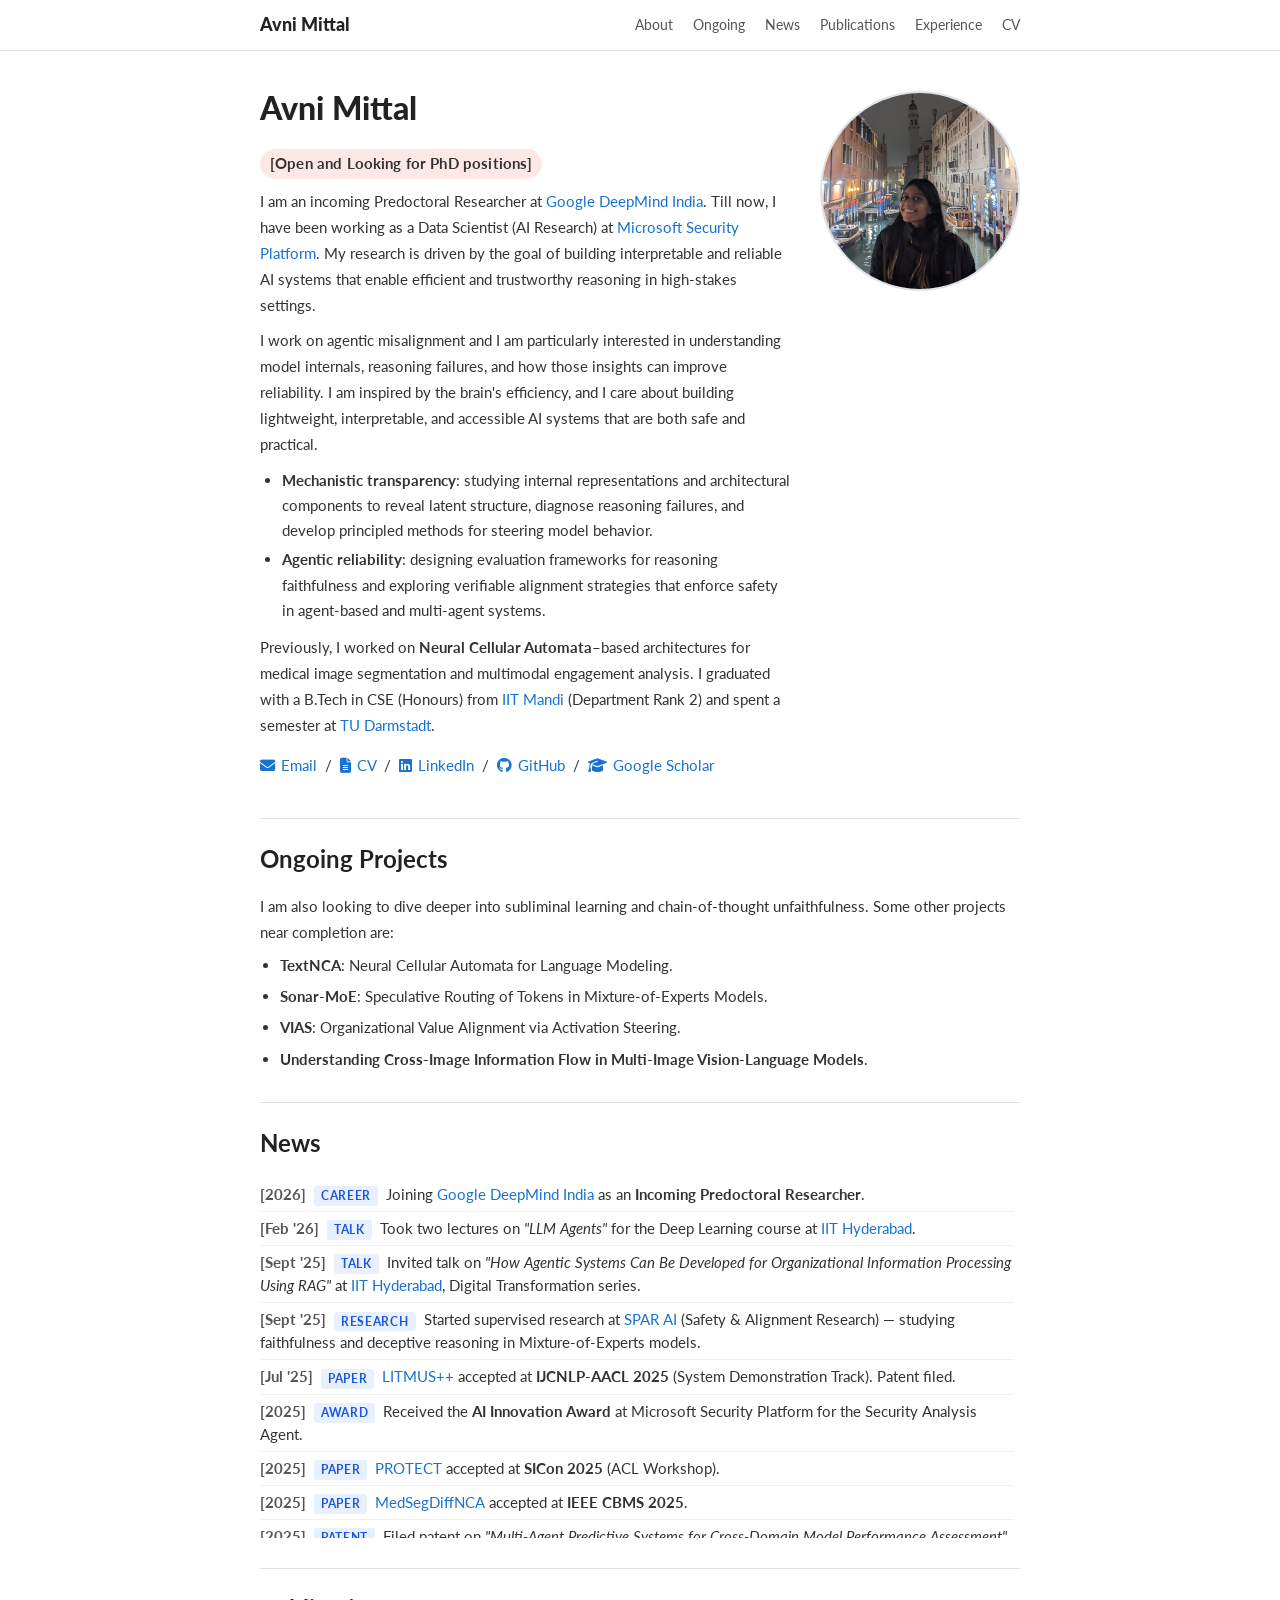
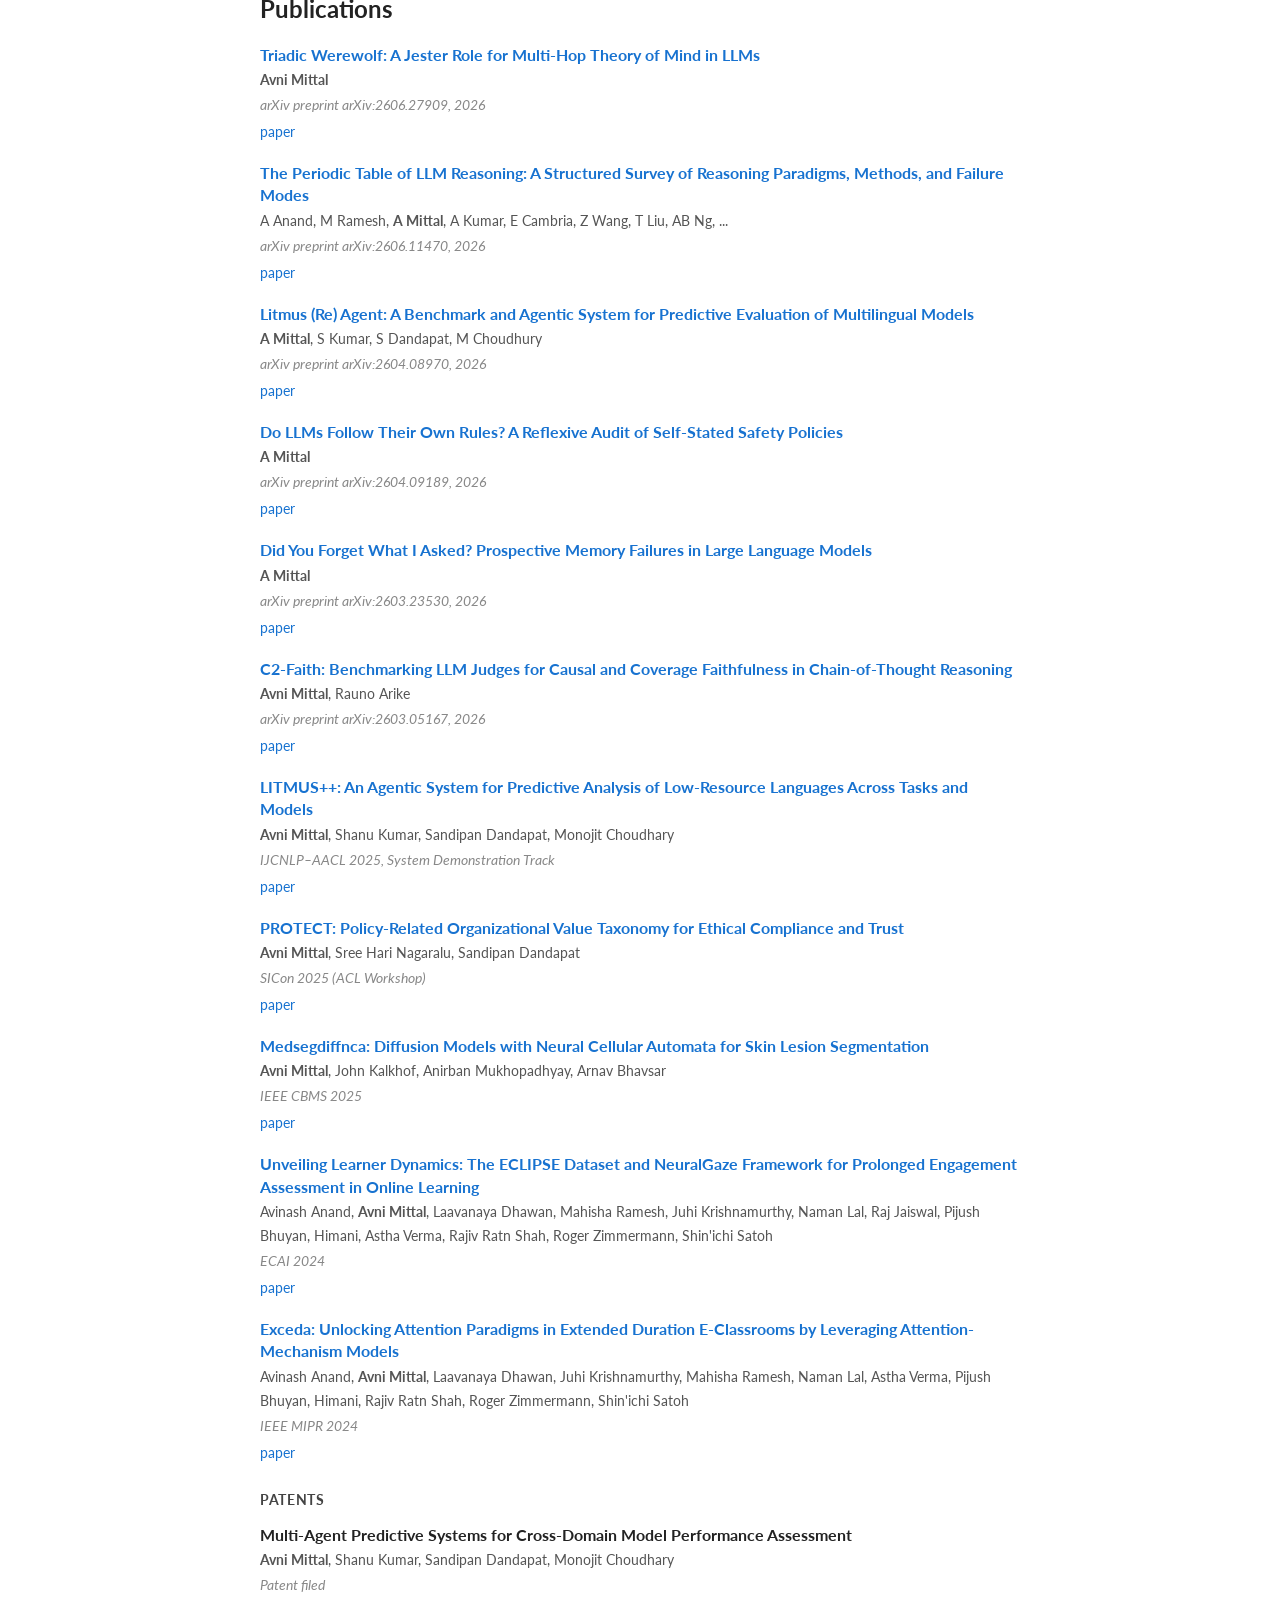
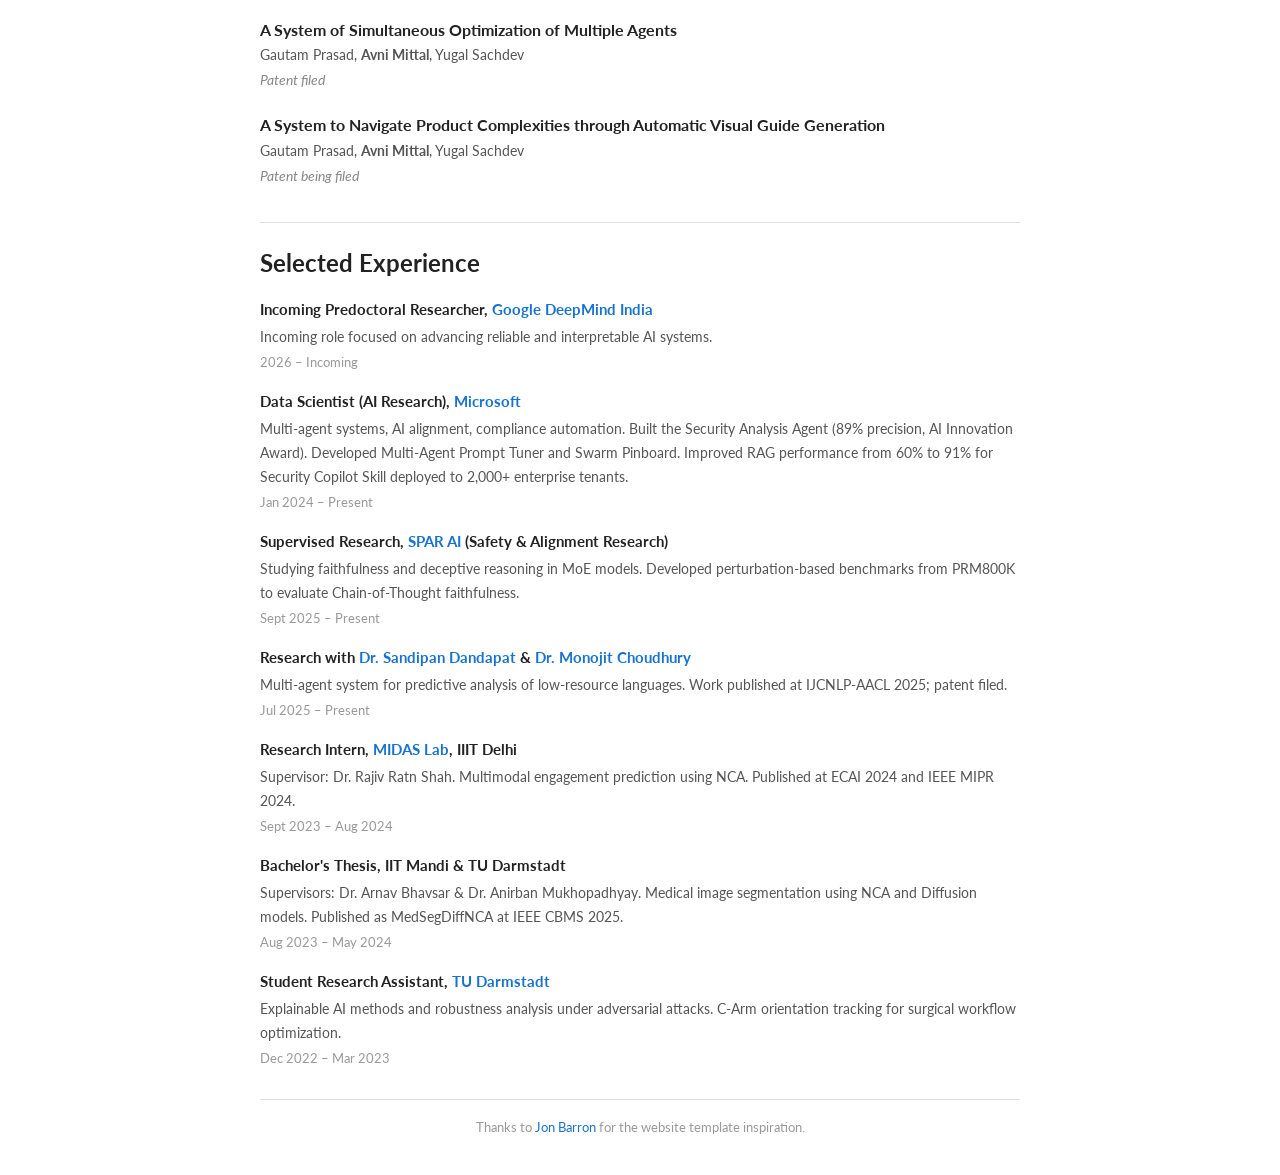
==== index.html @ 099e500f "feat(site): add Triadic Werewolf preprint Build-log: #8" ====
<!DOCTYPE html>
<html lang="en">
<head>
    <meta charset="UTF-8">
    <meta name="viewport" content="width=device-width, initial-scale=1.0">
    <title>Avni Mittal</title>
    <link rel="stylesheet" href="style.css">
    <link href="https://fonts.googleapis.com/css2?family=Lato:wght@300;400;700;900&display=swap" rel="stylesheet">
    <link rel="stylesheet" href="https://cdnjs.cloudflare.com/ajax/libs/font-awesome/6.5.0/css/all.min.css">
</head>
<body>

<nav class="navbar">
    <div class="nav-container">
        <a class="nav-brand" href="#">Avni Mittal</a>
        <div class="nav-links">
            <a href="#about">About</a>
            <a href="#ongoing">Ongoing</a>
            <a href="#news">News</a>
            <a href="#publications">Publications</a>
            <a href="#experience">Experience</a>
            <a href="Avni_CV_PhD_curr.pdf">CV</a>
        </div>
    </div>
</nav>

<div class="page-wrapper">
    <!-- ===== Header / Bio ===== -->
    <div id="about" class="header-section">
        <div class="header-text">
            <h1>Avni Mittal</h1>
            <p class="status-note">[Open and Looking for PhD positions]</p>

            <p>
                I am an incoming Predoctoral Researcher at <a href="https://deepmind.google/">Google DeepMind India</a>. Till now, I have been working as a Data Scientist (AI Research) at <a href="https://www.microsoft.com/en-us/security">Microsoft Security Platform</a>.
                My research is driven by the goal of building interpretable and reliable AI systems that enable efficient and trustworthy reasoning in high-stakes settings.
            </p>

            <p>
                I work on agentic misalignment and I am particularly interested in understanding model internals, reasoning failures, and how those insights can improve reliability. I am inspired by the brain's efficiency, and I care about building lightweight, interpretable, and accessible AI systems that are both safe and practical.
            </p>
            <ul>
                <li><strong>Mechanistic transparency</strong>: studying internal representations and architectural components to reveal latent structure, diagnose reasoning failures, and develop principled methods for steering model behavior.</li>
                <li><strong>Agentic reliability</strong>: designing evaluation frameworks for reasoning faithfulness and exploring verifiable alignment strategies that enforce safety in agent-based and multi-agent systems.</li>
            </ul>

            <p>
                Previously, I worked on <strong>Neural Cellular Automata</strong>–based architectures for medical image segmentation and multimodal engagement analysis. I graduated with a B.Tech in CSE (Honours) from <a href="https://www.iitmandi.ac.in/">IIT Mandi</a> (Department Rank 2) and spent a semester at <a href="https://www.tu-darmstadt.de/">TU Darmstadt</a>.
            </p>

            <p class="links-row">
                <a href="mailto:avni.mittal2002@gmail.com" target="_blank"><i class="fas fa-envelope"></i> Email</a> &nbsp;/&nbsp;
                <a href="Avni_CV_PhD_curr.pdf" target="_blank"><i class="fas fa-file-alt"></i> CV</a> &nbsp;/&nbsp;
                <a href="https://www.linkedin.com/in/avni-mittal-5a0b3b198/" target="_blank"><i class="fab fa-linkedin"></i> LinkedIn</a> &nbsp;/&nbsp;
                <a href="https://github.com/AvniMittal13" target="_blank"><i class="fab fa-github"></i> GitHub</a> &nbsp;/&nbsp;
                <a href="https://scholar.google.com/citations?user=itURCtMAAAAJ&hl=en" target="_blank"><i class="fas fa-graduation-cap"></i> Google Scholar</a>
            </p>
        </div>
        <div class="header-image">
            <img src="cropped-picc.jpeg" alt="Avni Mittal">
        </div>
    </div>

    <!-- ===== Ongoing Projects ===== -->
    <div id="ongoing" class="section-block">
        <h2>Ongoing Projects</h2>
        <p class="ongoing-intro">I am also looking to dive deeper into subliminal learning and chain-of-thought unfaithfulness. Some other projects near completion are:</p>
        <ul class="ongoing-list">
            <li><strong>TextNCA</strong>: Neural Cellular Automata for Language Modeling.</li>
            <li><strong>Sonar-MoE</strong>: Speculative Routing of Tokens in Mixture-of-Experts Models.</li>
            <li><strong>VIAS</strong>: Organizational Value Alignment via Activation Steering.</li>
            <li><strong>Understanding Cross-Image Information Flow in Multi-Image Vision-Language Models</strong>.</li>
        </ul>
    </div>

    <!-- ===== News ===== -->
    <div id="news" class="section-block">
        <h2>News</h2>
        <ul class="news-list">
            <li><span class="news-date">[2026]</span> <span class="news-tag">Career</span> Joining <a href="https://deepmind.google/">Google DeepMind India</a> as an <strong>Incoming Predoctoral Researcher</strong>.</li>
            <li><span class="news-date">[Feb '26]</span> <span class="news-tag">Talk</span> Took two lectures on <em>"LLM Agents"</em> for the Deep Learning course at <a href="https://www.iith.ac.in/">IIT Hyderabad</a>.</li>
            <li><span class="news-date">[Sept '25]</span> <span class="news-tag">Talk</span> Invited talk on <em>"How Agentic Systems Can Be Developed for Organizational Information Processing Using RAG"</em> at <a href="https://www.iith.ac.in/">IIT Hyderabad</a>, Digital Transformation series.</li>
            <li><span class="news-date">[Sept '25]</span> <span class="news-tag">Research</span> Started supervised research at <a href="https://www.sparai.org/">SPAR AI</a> (Safety &amp; Alignment Research) — studying faithfulness and deceptive reasoning in Mixture-of-Experts models.</li>
            <li><span class="news-date">[Jul '25]</span> <span class="news-tag">Paper</span> <a href="https://aclanthology.org/2025.ijcnlp-demo.6/">LITMUS++</a> accepted at <strong>IJCNLP-AACL 2025</strong> (System Demonstration Track). Patent filed.</li>
            <li><span class="news-date">[2025]</span> <span class="news-tag">Award</span> Received the <strong>AI Innovation Award</strong> at Microsoft Security Platform for the Security Analysis Agent.</li>
            <li><span class="news-date">[2025]</span> <span class="news-tag">Paper</span> <a href="https://aclanthology.org/2025.sicon-1.5/">PROTECT</a> accepted at <strong>SICon 2025</strong> (ACL Workshop).</li>
            <li><span class="news-date">[2025]</span> <span class="news-tag">Paper</span> <a href="https://www.computer.org/csdl/proceedings-article/cbms/2025/261000a035/284Khy3rT3i">MedSegDiffNCA</a> accepted at <strong>IEEE CBMS 2025</strong>.</li>
            <li><span class="news-date">[2025]</span> <span class="news-tag">Patent</span> Filed patent on <em>"Multi-Agent Predictive Systems for Cross-Domain Model Performance Assessment"</em> with Dr. Sandipan Dandapat and Dr. Monojit Choudhury.</li>
            <li><span class="news-date">[2025]</span> <span class="news-tag">Patent</span> Filed patent on <em>"A System of Simultaneous Optimization of Multiple Agents"</em> (Multi-Agent Prompt Tuner).</li>
            <li><span class="news-date">[Feb '25]</span> <span class="news-tag">Teaching</span> Research group lead for <strong>CS672 Advanced Deep Learning</strong> at IIT Mandi, guiding UG students on GNNs and NCA.</li>
            <li><span class="news-date">[Jan '24]</span> <span class="news-tag">Industry</span> Joined <a href="https://www.microsoft.com/en-us/security">Microsoft</a> as Data Scientist (AI Research) working on multi-agent systems and AI alignment.</li>
            <li><span class="news-date">[Sep '24]</span> <span class="news-tag">Paper</span> <a href="https://ieeexplore.ieee.org/abstract/document/10707841">ECLIPSE</a> accepted at <strong>ECAI 2024</strong>.</li>
            <li><span class="news-date">[Sep '24]</span> <span class="news-tag">Paper</span> <a href="https://ebooks.iospress.nl/doi/10.3233/FAIA240551">Exceda</a> accepted at <strong>IEEE MIPR 2024</strong>.</li>
            <li><span class="news-date">[May '24]</span> Graduated from <strong>IIT Mandi</strong> with B.Tech CSE (Honours), CGPA 8.93/10, Department Rank 2.</li>
            <li><span class="news-date">[2024]</span> <span class="news-tag">Award</span> <strong>Academic Excellence Award (CSE)</strong>, IIT Mandi — Highest SGPA in 5th and 6th semesters.</li>
            <li><span class="news-date">[2023]</span> <span class="news-tag">Award</span> <strong>Top 5 Rank</strong> at Inter-IIT Tech Meet representing IIT Mandi.</li>
            <li><span class="news-date">[Oct '22]</span> Semester exchange at <a href="https://www.tu-darmstadt.de/">TU Darmstadt</a>, Germany — CGPA 9.36/10.</li>
        </ul>
    </div>

    <!-- ===== Publications ===== -->
    <div id="publications" class="section-block">
        <h2>Publications</h2>

        <div class="pub-entry">
            <div class="pub-content">
                <a class="pub-title" href="https://arxiv.org/abs/2606.27909">Triadic Werewolf: A Jester Role for Multi-Hop Theory of Mind in LLMs</a>
                <p class="pub-authors"><strong>Avni Mittal</strong></p>
                <p class="pub-venue">arXiv preprint arXiv:2606.27909, 2026</p>
                <p class="pub-links-row">
                    <a href="https://arxiv.org/abs/2606.27909">paper</a>
                </p>
            </div>
        </div>

        <div class="pub-entry">
            <div class="pub-content">
                <a class="pub-title" href="https://arxiv.org/abs/2606.11470">The Periodic Table of LLM Reasoning: A Structured Survey of Reasoning Paradigms, Methods, and Failure Modes</a>
                <p class="pub-authors">A Anand, M Ramesh, <strong>A Mittal</strong>, A Kumar, E Cambria, Z Wang, T Liu, AB Ng, ...</p>
                <p class="pub-venue">arXiv preprint arXiv:2606.11470, 2026</p>
                <p class="pub-links-row">
                    <a href="https://arxiv.org/abs/2606.11470">paper</a>
                </p>
            </div>
        </div>

        <div class="pub-entry">
            <div class="pub-content">
                <a class="pub-title" href="https://arxiv.org/abs/2604.08970">Litmus (Re) Agent: A Benchmark and Agentic System for Predictive Evaluation of Multilingual Models</a>
                <p class="pub-authors"><strong>A Mittal</strong>, S Kumar, S Dandapat, M Choudhury</p>
                <p class="pub-venue">arXiv preprint arXiv:2604.08970, 2026</p>
                <p class="pub-links-row">
                    <a href="https://arxiv.org/abs/2604.08970">paper</a>
                </p>
            </div>
        </div>

        <div class="pub-entry">
            <div class="pub-content">
                <a class="pub-title" href="https://arxiv.org/abs/2604.09189">Do LLMs Follow Their Own Rules? A Reflexive Audit of Self-Stated Safety Policies</a>
                <p class="pub-authors"><strong>A Mittal</strong></p>
                <p class="pub-venue">arXiv preprint arXiv:2604.09189, 2026</p>
                <p class="pub-links-row">
                    <a href="https://arxiv.org/abs/2604.09189">paper</a>
                </p>
            </div>
        </div>

        <div class="pub-entry">
            <div class="pub-content">
                <a class="pub-title" href="https://arxiv.org/abs/2603.23530">Did You Forget What I Asked? Prospective Memory Failures in Large Language Models</a>
                <p class="pub-authors"><strong>A Mittal</strong></p>
                <p class="pub-venue">arXiv preprint arXiv:2603.23530, 2026</p>
                <p class="pub-links-row">
                    <a href="https://arxiv.org/abs/2603.23530">paper</a>
                </p>
            </div>
        </div>

        <div class="pub-entry">
            <div class="pub-content">
                <a class="pub-title" href="https://arxiv.org/abs/2603.05167">C2-Faith: Benchmarking LLM Judges for Causal and Coverage Faithfulness in Chain-of-Thought Reasoning</a>
                <p class="pub-authors"><strong>Avni Mittal</strong>, Rauno Arike</p>
                <p class="pub-venue">arXiv preprint arXiv:2603.05167, 2026</p>
                <p class="pub-links-row">
                    <a href="https://arxiv.org/abs/2603.05167">paper</a>
                </p>
            </div>
        </div>

        <!-- C.1 -->
        <div class="pub-entry">
            <div class="pub-content">
                <a class="pub-title" href="https://aclanthology.org/2025.ijcnlp-demo.6/">LITMUS++: An Agentic System for Predictive Analysis of Low-Resource Languages Across Tasks and Models</a>
                <p class="pub-authors"><strong>Avni Mittal</strong>, Shanu Kumar, Sandipan Dandapat, Monojit Choudhary</p>
                <p class="pub-venue">IJCNLP–AACL 2025, System Demonstration Track</p>
                <p class="pub-links-row">
                    <a href="https://aclanthology.org/2025.ijcnlp-demo.6/">paper</a>
                </p>
            </div>
        </div>

        <!-- C.2 -->
        <div class="pub-entry">
            <div class="pub-content">
                <a class="pub-title" href="https://aclanthology.org/2025.sicon-1.5/">PROTECT: Policy-Related Organizational Value Taxonomy for Ethical Compliance and Trust</a>
                <p class="pub-authors"><strong>Avni Mittal</strong>, Sree Hari Nagaralu, Sandipan Dandapat</p>
                <p class="pub-venue">SICon 2025 (ACL Workshop)</p>
                <p class="pub-links-row">
                    <a href="https://aclanthology.org/2025.sicon-1.5/">paper</a>
                </p>
            </div>
        </div>

        <!-- C.3 -->
        <div class="pub-entry">
            <div class="pub-content">
                <a class="pub-title" href="https://www.computer.org/csdl/proceedings-article/cbms/2025/261000a035/284Khy3rT3i">Medsegdiffnca: Diffusion Models with Neural Cellular Automata for Skin Lesion Segmentation</a>
                <p class="pub-authors"><strong>Avni Mittal</strong>, John Kalkhof, Anirban Mukhopadhyay, Arnav Bhavsar</p>
                <p class="pub-venue">IEEE CBMS 2025</p>
                <p class="pub-links-row">
                    <a href="https://www.computer.org/csdl/proceedings-article/cbms/2025/261000a035/284Khy3rT3i">paper</a>
                </p>
            </div>
        </div>

        <!-- C.4 -->
        <div class="pub-entry">
            <div class="pub-content">
                <a class="pub-title" href="https://ieeexplore.ieee.org/abstract/document/10707841">Unveiling Learner Dynamics: The ECLIPSE Dataset and NeuralGaze Framework for Prolonged Engagement Assessment in Online Learning</a>
                <p class="pub-authors">Avinash Anand, <strong>Avni Mittal</strong>, Laavanaya Dhawan, Mahisha Ramesh, Juhi Krishnamurthy, Naman Lal, Raj Jaiswal, Pijush Bhuyan, Himani, Astha Verma, Rajiv Ratn Shah, Roger Zimmermann, Shin'ichi Satoh</p>
                <p class="pub-venue">ECAI 2024</p>
                <p class="pub-links-row">
                    <a href="https://ieeexplore.ieee.org/abstract/document/10707841">paper</a>
                </p>
            </div>
        </div>

        <!-- C.5 -->
        <div class="pub-entry">
            <div class="pub-content">
                <a class="pub-title" href="https://ebooks.iospress.nl/doi/10.3233/FAIA240551">Exceda: Unlocking Attention Paradigms in Extended Duration E-Classrooms by Leveraging Attention-Mechanism Models</a>
                <p class="pub-authors">Avinash Anand, <strong>Avni Mittal</strong>, Laavanaya Dhawan, Juhi Krishnamurthy, Mahisha Ramesh, Naman Lal, Astha Verma, Pijush Bhuyan, Himani, Rajiv Ratn Shah, Roger Zimmermann, Shin'ichi Satoh</p>
                <p class="pub-venue">IEEE MIPR 2024</p>
                <p class="pub-links-row">
                    <a href="https://ebooks.iospress.nl/doi/10.3233/FAIA240551">paper</a>
                </p>
            </div>
        </div>

        <h3 class="subsection-heading">Patents</h3>

        <div class="pub-entry">
            <div class="pub-content">
                <span class="pub-title-nolink">Multi-Agent Predictive Systems for Cross-Domain Model Performance Assessment</span>
                <p class="pub-authors"><strong>Avni Mittal</strong>, Shanu Kumar, Sandipan Dandapat, Monojit Choudhary</p>
                <p class="pub-venue">Patent filed</p>
            </div>
        </div>

        <div class="pub-entry">
            <div class="pub-content">
                <span class="pub-title-nolink">A System of Simultaneous Optimization of Multiple Agents</span>
                <p class="pub-authors">Gautam Prasad, <strong>Avni Mittal</strong>, Yugal Sachdev</p>
                <p class="pub-venue">Patent filed</p>
            </div>
        </div>

        <div class="pub-entry">
            <div class="pub-content">
                <span class="pub-title-nolink">A System to Navigate Product Complexities through Automatic Visual Guide Generation</span>
                <p class="pub-authors">Gautam Prasad, <strong>Avni Mittal</strong>, Yugal Sachdev</p>
                <p class="pub-venue">Patent being filed</p>
            </div>
        </div>
    </div>

    <!-- ===== Selected Experience ===== -->
    <div id="experience" class="section-block">
        <h2>Selected Experience</h2>

        <div class="exp-entry">
            <div class="exp-content">
                <p class="exp-title">Incoming Predoctoral Researcher, <a href="https://deepmind.google/">Google DeepMind India</a></p>
                <p class="exp-detail">Incoming role focused on advancing reliable and interpretable AI systems.</p>
                <p class="exp-date">2026 – Incoming</p>
            </div>
        </div>

        <div class="exp-entry">
            <div class="exp-content">
                <p class="exp-title">Data Scientist (AI Research), <a href="https://www.microsoft.com/en-us/security">Microsoft</a></p>
                <p class="exp-detail">Multi-agent systems, AI alignment, compliance automation. Built the Security Analysis Agent (89% precision, AI Innovation Award). Developed Multi-Agent Prompt Tuner and Swarm Pinboard. Improved RAG performance from 60% to 91% for Security Copilot Skill deployed to 2,000+ enterprise tenants.</p>
                <p class="exp-date">Jan 2024 – Present</p>
            </div>
        </div>

        <div class="exp-entry">
            <div class="exp-content">
                <p class="exp-title">Supervised Research, <a href="https://www.sparai.org/">SPAR AI</a> (Safety &amp; Alignment Research)</p>
                <p class="exp-detail">Studying faithfulness and deceptive reasoning in MoE models. Developed perturbation-based benchmarks from PRM800K to evaluate Chain-of-Thought faithfulness.</p>
                <p class="exp-date">Sept 2025 – Present</p>
            </div>
        </div>

        <div class="exp-entry">
            <div class="exp-content">
                <p class="exp-title">Research with <a href="https://scholar.google.com/citations?user=YMCYVksAAAAJ">Dr. Sandipan Dandapat</a> &amp; <a href="https://scholar.google.com/citations?user=WR1ImCMAAAAJ">Dr. Monojit Choudhury</a></p>
                <p class="exp-detail">Multi-agent system for predictive analysis of low-resource languages. Work published at IJCNLP-AACL 2025; patent filed.</p>
                <p class="exp-date">Jul 2025 – Present</p>
            </div>
        </div>

        <div class="exp-entry">
            <div class="exp-content">
                <p class="exp-title">Research Intern, <a href="https://midas.iiitd.ac.in/">MIDAS Lab</a>, IIIT Delhi</p>
                <p class="exp-detail">Supervisor: Dr. Rajiv Ratn Shah. Multimodal engagement prediction using NCA. Published at ECAI 2024 and IEEE MIPR 2024.</p>
                <p class="exp-date">Sept 2023 – Aug 2024</p>
            </div>
        </div>

        <div class="exp-entry">
            <div class="exp-content">
                <p class="exp-title">Bachelor's Thesis, IIT Mandi &amp; TU Darmstadt</p>
                <p class="exp-detail">Supervisors: Dr. Arnav Bhavsar &amp; Dr. Anirban Mukhopadhyay. Medical image segmentation using NCA and Diffusion models. Published as MedSegDiffNCA at IEEE CBMS 2025.</p>
                <p class="exp-date">Aug 2023 – May 2024</p>
            </div>
        </div>

        <div class="exp-entry">
            <div class="exp-content">
                <p class="exp-title">Student Research Assistant, <a href="https://www.informatik.tu-darmstadt.de/gris/startseite_1/index.en.jsp">TU Darmstadt</a></p>
                <p class="exp-detail">Explainable AI methods and robustness analysis under adversarial attacks. C-Arm orientation tracking for surgical workflow optimization.</p>
                <p class="exp-date">Dec 2022 – Mar 2023</p>
            </div>
        </div>
    </div>

    <!-- ===== Footer ===== -->
    <footer class="footer">
        <p>Thanks to <a href="https://jonbarron.info/">Jon Barron</a> for the website template inspiration.</p>
    </footer>
</div>

</body>
</html>
---- style.css ----
/* ===========
   Base + Reset
   =========== */

*,
*::before,
*::after {
    box-sizing: border-box;
    margin: 0;
    padding: 0;
}

html {
    scroll-behavior: smooth;
}

body {
    font-family: "Lato", system-ui, -apple-system, sans-serif;
    background: #ffffff;
    color: #333333;
    line-height: 1.7;
    font-size: 16px;
}

a {
    color: #1772d0;
    text-decoration: none;
}

a:hover {
    color: #f09228;
}

img {
    max-width: 100%;
    display: block;
}

strong {
    font-weight: 700;
}

/* ===========
   Navbar
   =========== */

.navbar {
    position: sticky;
    top: 0;
    z-index: 100;
    background: rgba(255, 255, 255, 0.95);
    backdrop-filter: blur(10px);
    border-bottom: 1px solid #e0e0e0;
}

.nav-container {
    max-width: 800px;
    margin: 0 auto;
    padding: 10px 20px;
    display: flex;
    align-items: center;
    justify-content: space-between;
}

.nav-brand {
    font-weight: 900;
    font-size: 1.1rem;
    color: #222;
}

.nav-brand:hover {
    color: #1772d0;
}

.nav-links {
    display: flex;
    gap: 20px;
    font-size: 0.9rem;
}

.nav-links a {
    color: #555;
    font-weight: 400;
    transition: color 0.15s ease;
}

.nav-links a:hover {
    color: #1772d0;
}

/* ===========
   Page Wrapper
   =========== */

.page-wrapper {
    max-width: 800px;
    margin: 0 auto;
    padding: 30px 20px 20px;
}

.section-block {
    scroll-margin-top: 60px;
}

.header-section {
    scroll-margin-top: 60px;
}

/* ===========
   Header / Bio
   =========== */

.header-section {
    display: flex;
    gap: 30px;
    align-items: flex-start;
    margin-bottom: 30px;
}

.header-text {
    flex: 1;
}

.header-text h1 {
    font-size: 2rem;
    font-weight: 900;
    margin-bottom: 14px;
    color: #222222;
}

.status-note {
    display: inline-block;
    margin: -4px 0 12px;
    padding: 2px 10px;
    border-radius: 999px;
    background: #fde8e8;
    color: #b42318;
    font-size: 0.82rem;
    font-weight: 700;
    letter-spacing: 0.01em;
}

.header-text p {
    margin-bottom: 10px;
    font-size: 0.95rem;
    color: #333;
}

.header-text ul {
    margin: 4px 0 12px 22px;
    font-size: 0.93rem;
    color: #333;
}

.header-text ul li {
    margin-bottom: 4px;
}

.header-image {
    flex: 0 0 200px;
    padding-top: 10px;
}

.header-image img {
    width: 200px;
    border-radius: 50%;
    border: 2px solid #dee2e6;
}

/* Links row */
.links-row {
    margin-top: 14px !important;
    font-size: 0.95rem !important;
}

.links-row a {
    font-weight: 400;
}

.links-row i {
    margin-right: 2px;
}

/* ===========
   Section Blocks
   =========== */

.section-block {
    margin-bottom: 30px;
    border-top: 1px solid #e0e0e0;
    padding-top: 20px;
}

.section-block h2 {
    font-size: 1.5rem;
    font-weight: 700;
    color: #222;
    margin-bottom: 14px;
}

.ongoing-list {
    margin: 0;
    padding-left: 20px;
}

.ongoing-intro {
    margin-bottom: 8px;
    font-size: 0.93rem;
    color: #333;
}

.ongoing-list li {
    font-size: 0.93rem;
    color: #333;
    margin-bottom: 6px;
}

/* ===========
   News
   =========== */

.news-list {
    list-style: none;
    padding: 0;
    margin: 0;
    max-height: 360px;
    overflow-y: auto;
    padding-right: 6px;
}

.news-list li {
    padding: 5px 0;
    font-size: 0.93rem;
    line-height: 1.55;
    border-bottom: 1px solid #f0f0f0;
}

.news-list li:last-child {
    border-bottom: none;
}

.news-date {
    font-weight: 700;
    color: #555;
    margin-right: 4px;
    white-space: nowrap;
}

.news-tag {
    display: inline-block;
    font-size: 0.72rem;
    font-weight: 700;
    text-transform: uppercase;
    letter-spacing: 0.06em;
    padding: 1px 7px;
    border-radius: 3px;
    margin-right: 4px;
    vertical-align: middle;
    background: #e8f0fe;
    color: #1a56db;
}

/* Scrollbar styling */
.news-list::-webkit-scrollbar {
    width: 5px;
}

.news-list::-webkit-scrollbar-track {
    background: #f5f5f5;
    border-radius: 4px;
}

.news-list::-webkit-scrollbar-thumb {
    background: #ccc;
    border-radius: 4px;
}

/* ===========
   Publications
   =========== */

.pub-entry {
    display: flex;
    gap: 16px;
    margin-bottom: 18px;
    align-items: flex-start;
}

.pub-content {
    flex: 1;
}

.pub-title {
    font-size: 1rem;
    font-weight: 700;
    color: #1772d0;
    display: block;
    margin-bottom: 2px;
    line-height: 1.4;
}

.pub-title:hover {
    color: #f09228;
}

.pub-title-nolink {
    font-size: 1rem;
    font-weight: 700;
    color: #222;
    display: block;
    margin-bottom: 2px;
    line-height: 1.4;
}

.pub-authors {
    font-size: 0.88rem;
    color: #555;
    margin-bottom: 1px;
}

.pub-venue {
    font-size: 0.88rem;
    color: #888;
    font-style: italic;
    margin-bottom: 4px;
}

.pub-links-row {
    font-size: 0.85rem;
}

.pub-links-row a {
    margin-right: 10px;
    color: #1772d0;
    font-weight: 400;
}

.pub-links-row a:hover {
    color: #f09228;
}

.subsection-heading {
    font-size: 1.1rem;
    font-weight: 700;
    color: #444;
    margin: 24px 0 12px;
    text-transform: uppercase;
    letter-spacing: 0.05em;
    font-size: 0.85rem;
}

/* ===========
   Experience
   =========== */

.exp-entry {
    display: flex;
    gap: 16px;
    margin-bottom: 16px;
    align-items: flex-start;
}

.exp-content {
    flex: 1;
}

.exp-title {
    font-size: 0.95rem;
    font-weight: 700;
    color: #222;
    margin-bottom: 2px;
}

.exp-title a {
    font-weight: 700;
}

.exp-detail {
    font-size: 0.88rem;
    color: #555;
    margin-bottom: 2px;
}

.exp-date {
    font-size: 0.82rem;
    color: #999;
}

/* ===========
   Footer
   =========== */

.footer {
    border-top: 1px solid #e0e0e0;
    margin-top: 30px;
    padding: 16px 0;
    text-align: center;
    font-size: 0.82rem;
    color: #999;
}

.footer a {
    color: #1772d0;
}

/* ===========
   Responsive
   =========== */

@media (max-width: 680px) {
    .header-section {
        flex-direction: column-reverse;
        align-items: center;
        text-align: center;
    }

    .header-image {
        flex: none;
    }

    .header-image img {
        width: 160px;
    }

    .header-text ul {
        text-align: left;
    }

    .page-wrapper {
        padding: 24px 16px 16px;
    }

    .news-list {
        max-height: none;
    }
}
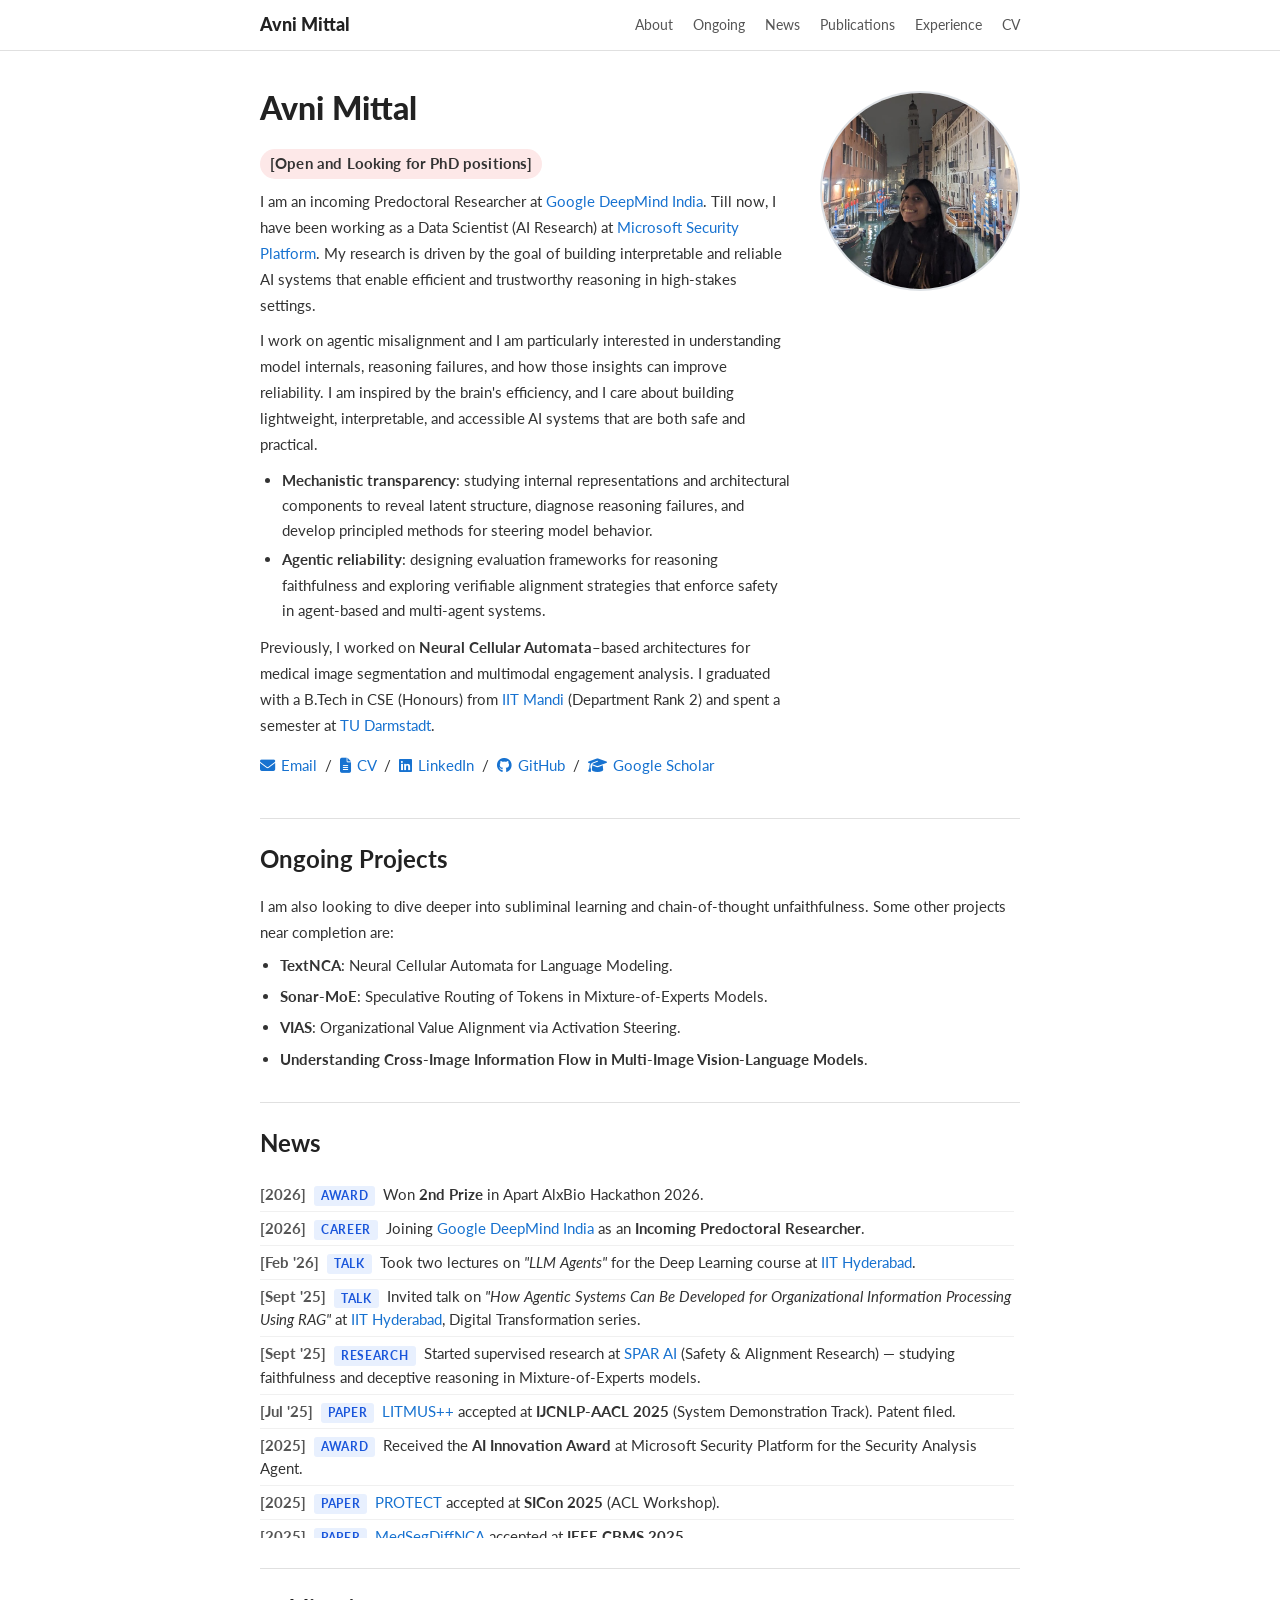
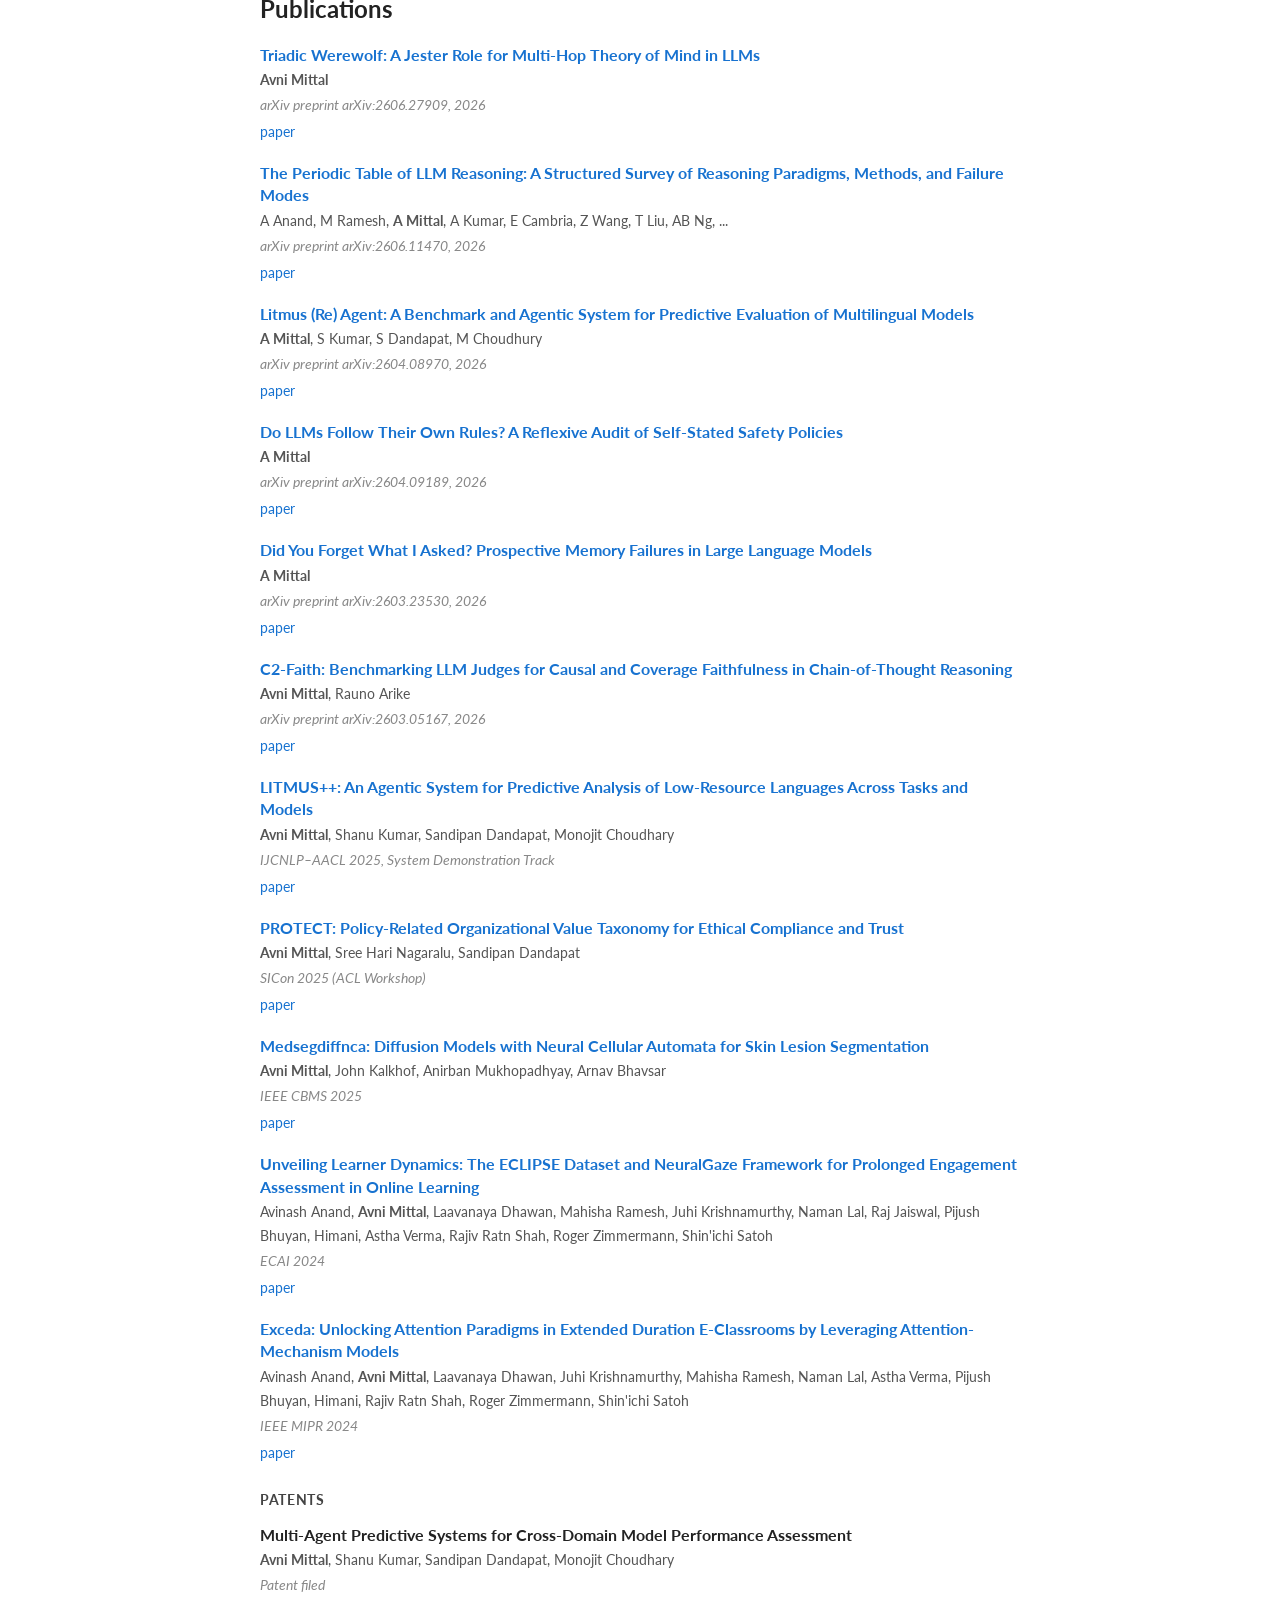
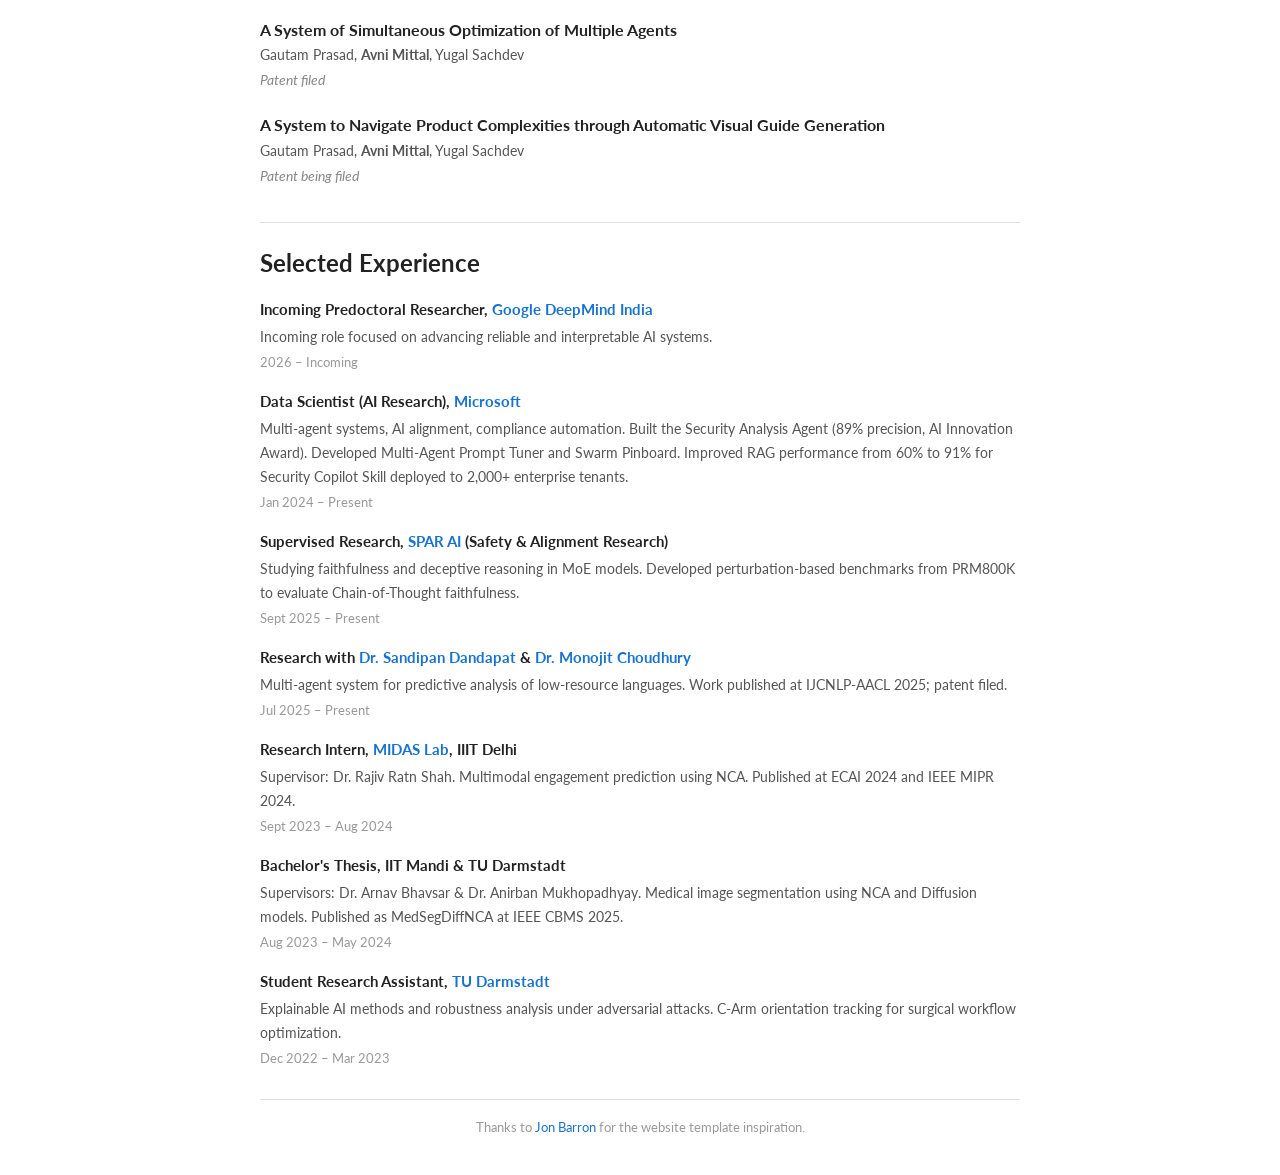
==== commit b24ecba0: "feat(site): add AlxBio Hackathon 2026 award news Build-log: #9" ====
--- a/index.html
+++ b/index.html
@@ -77,6 +77,7 @@
     <div id="news" class="section-block">
         <h2>News</h2>
         <ul class="news-list">
+            <li><span class="news-date">[2026]</span> <span class="news-tag">Award</span> Won <strong>2nd Prize</strong> in Apart AlxBio Hackathon 2026.</li>
             <li><span class="news-date">[2026]</span> <span class="news-tag">Career</span> Joining <a href="https://deepmind.google/">Google DeepMind India</a> as an <strong>Incoming Predoctoral Researcher</strong>.</li>
             <li><span class="news-date">[Feb '26]</span> <span class="news-tag">Talk</span> Took two lectures on <em>"LLM Agents"</em> for the Deep Learning course at <a href="https://www.iith.ac.in/">IIT Hyderabad</a>.</li>
             <li><span class="news-date">[Sept '25]</span> <span class="news-tag">Talk</span> Invited talk on <em>"How Agentic Systems Can Be Developed for Organizational Information Processing Using RAG"</em> at <a href="https://www.iith.ac.in/">IIT Hyderabad</a>, Digital Transformation series.</li>
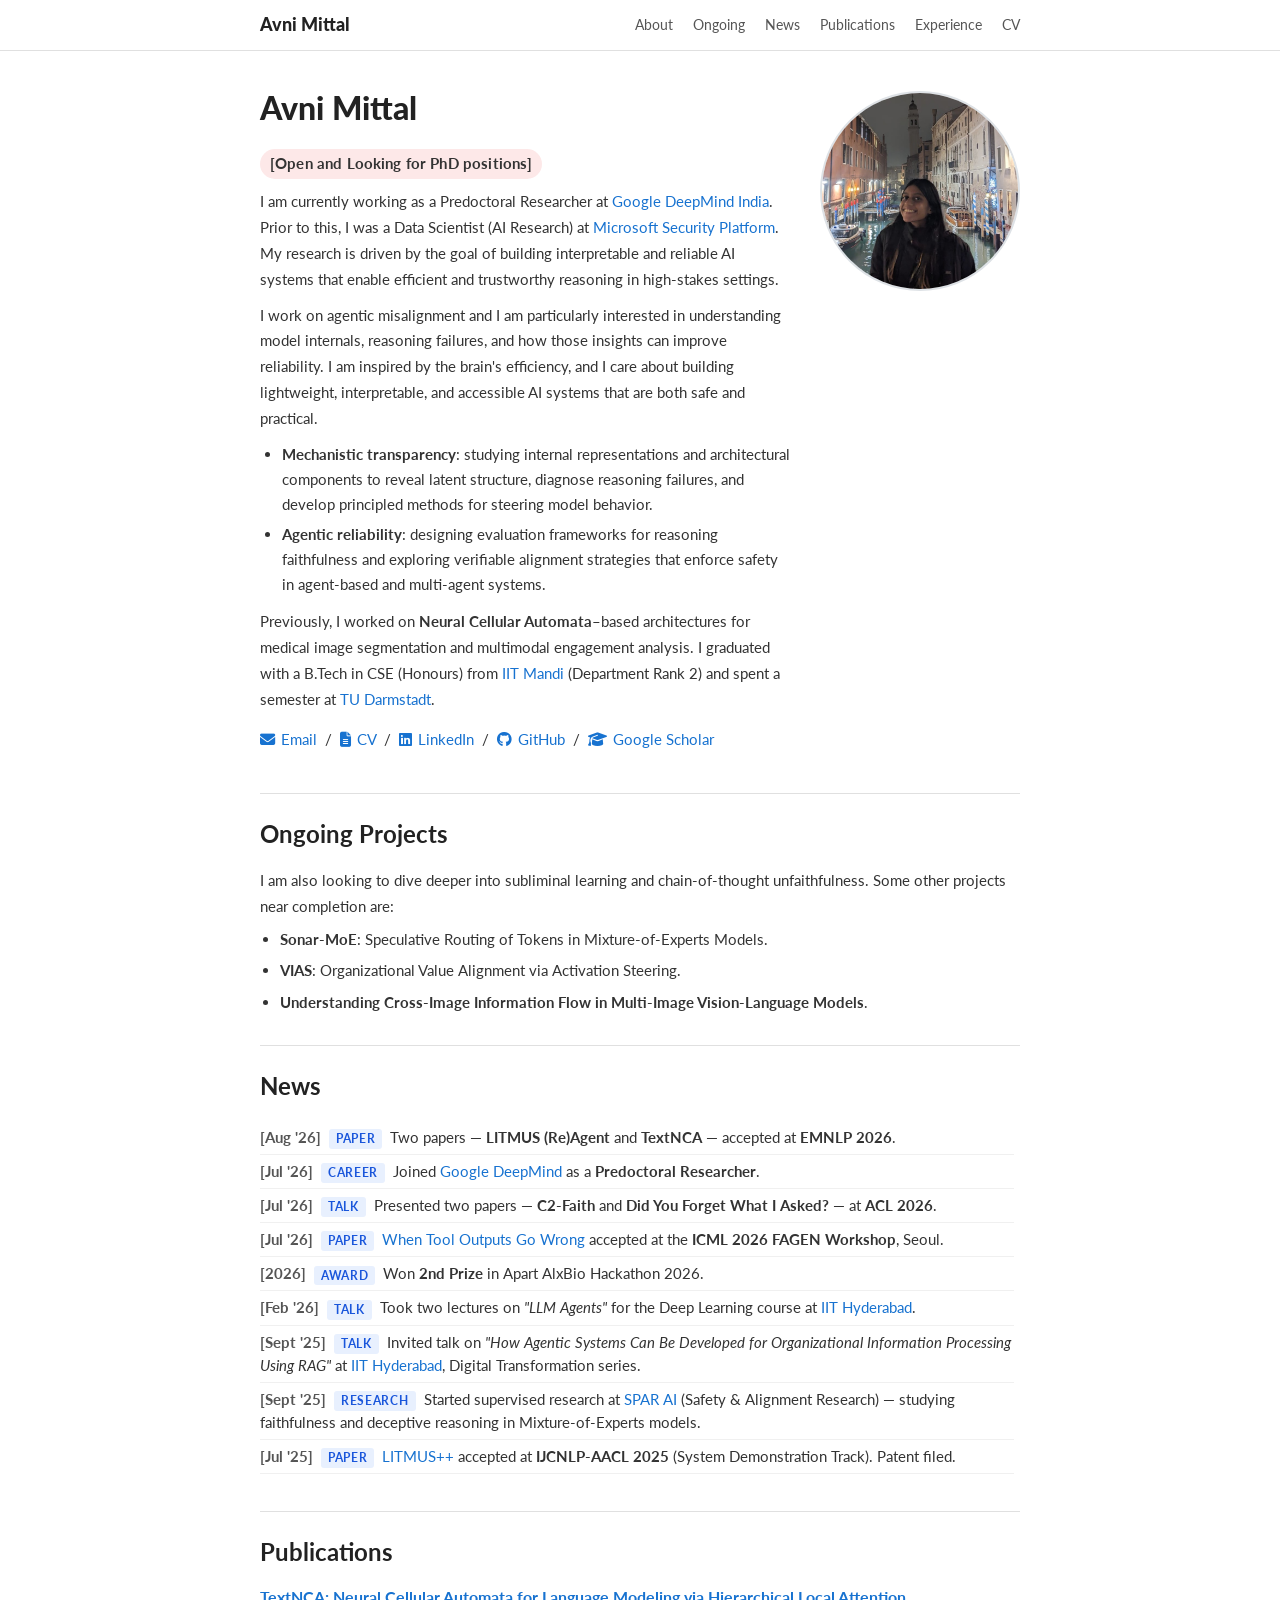
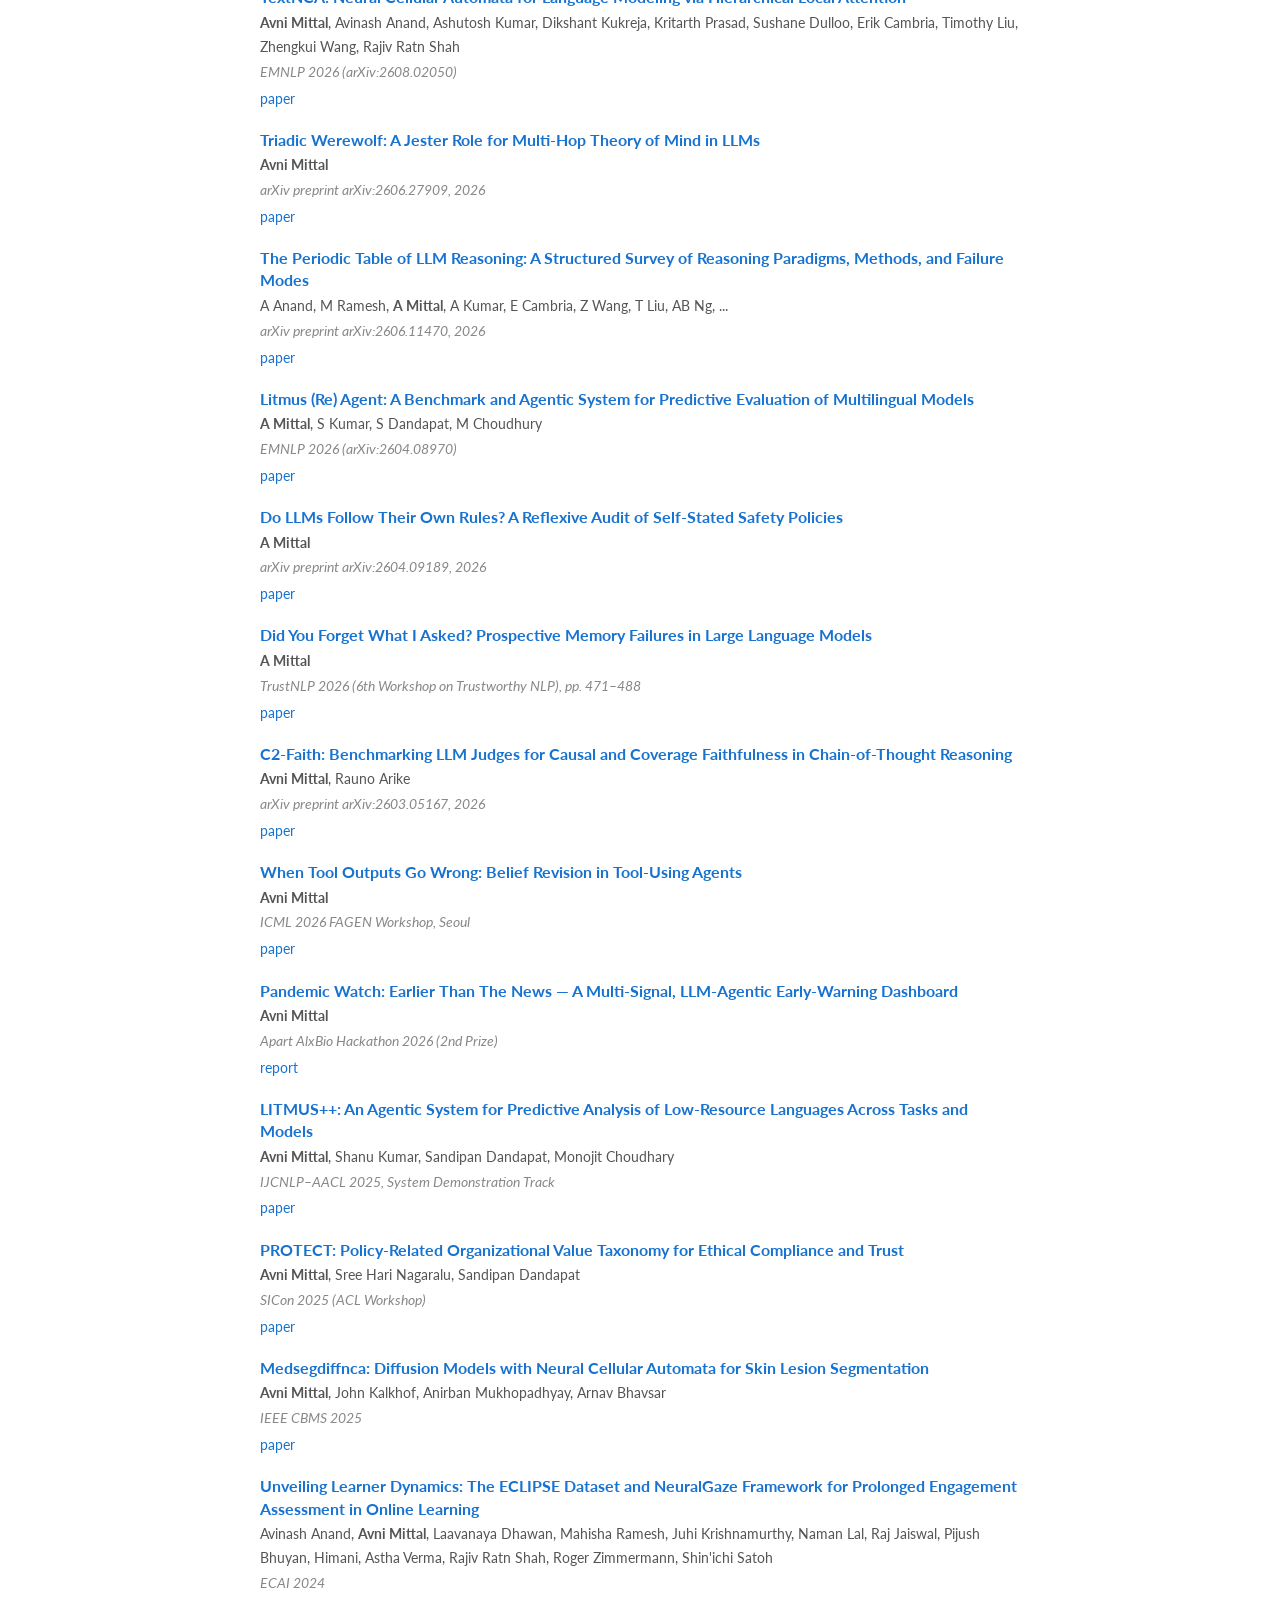
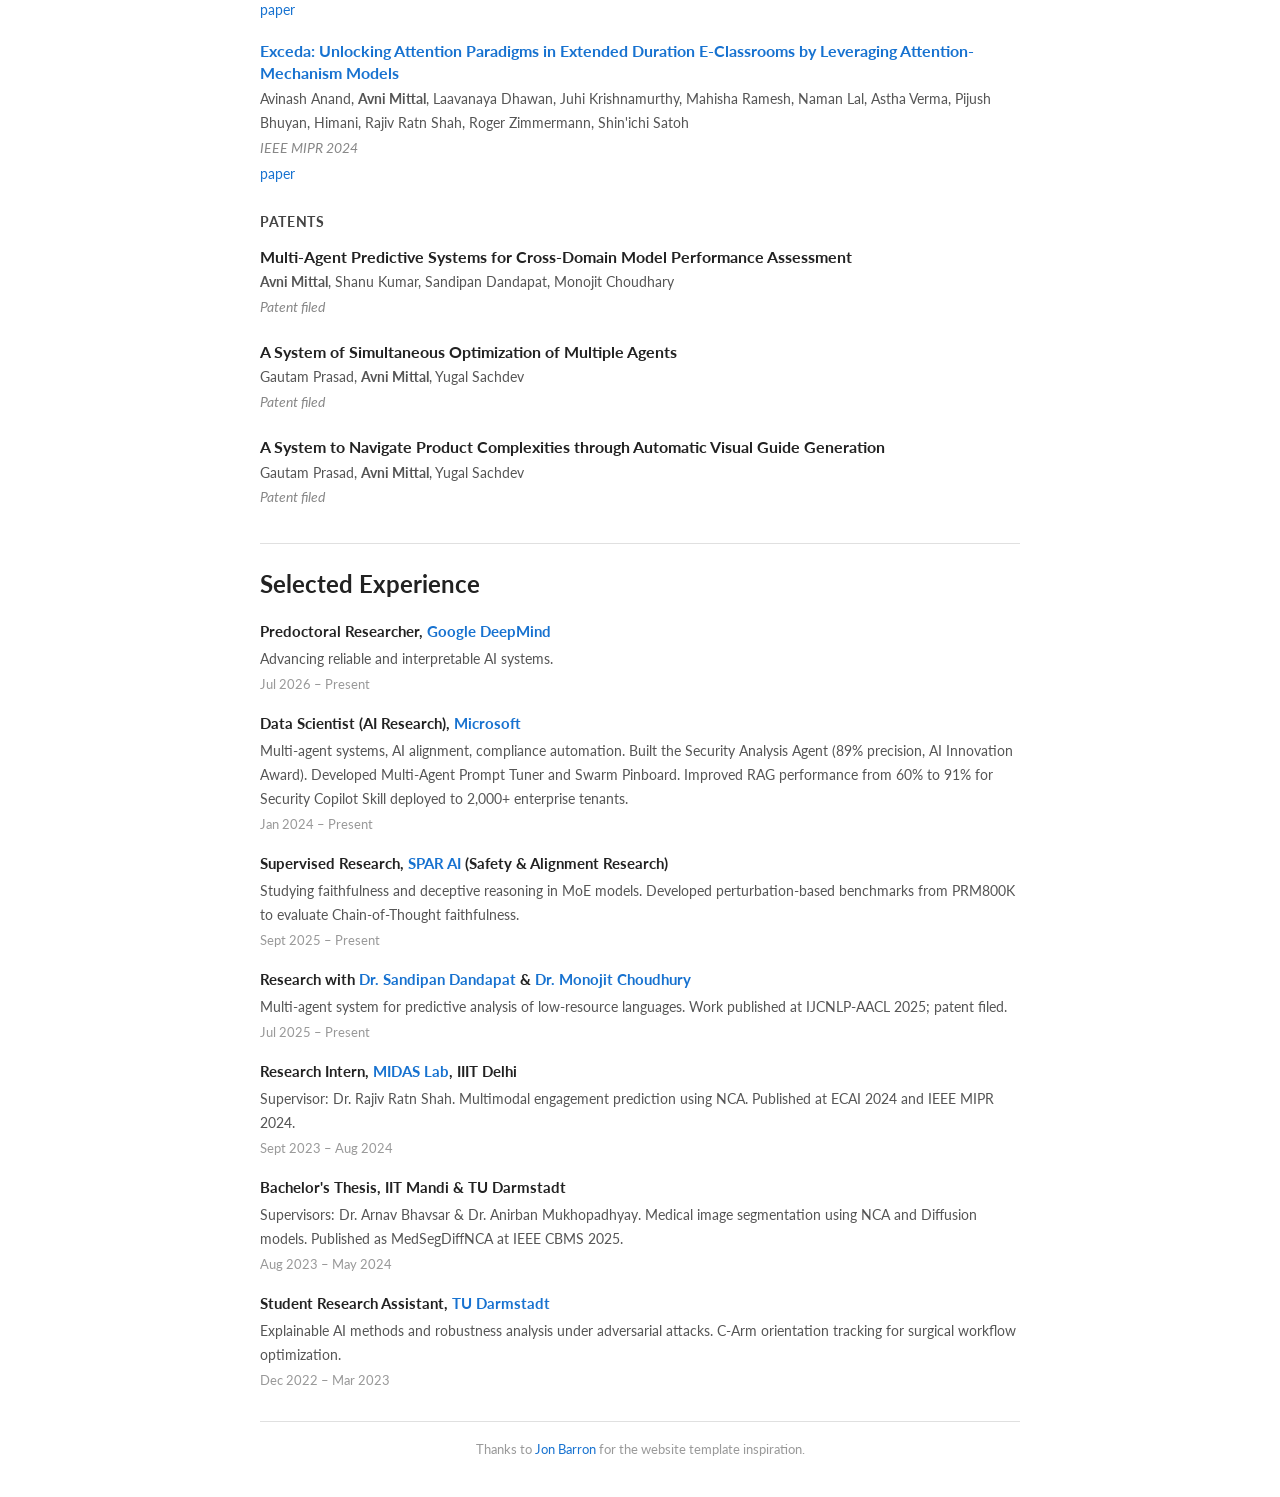
==== commit 0f3d8b2d: "content: update publications, news, and roles from latest Scholar data" ====
--- a/index.html
+++ b/index.html
@@ -32,7 +32,7 @@
             <p class="status-note">[Open and Looking for PhD positions]</p>
 
             <p>
-                I am an incoming Predoctoral Researcher at <a href="https://deepmind.google/">Google DeepMind India</a>. Till now, I have been working as a Data Scientist (AI Research) at <a href="https://www.microsoft.com/en-us/security">Microsoft Security Platform</a>.
+                I am currently working as a Predoctoral Researcher at <a href="https://deepmind.google/">Google DeepMind India</a>. Prior to this, I was a Data Scientist (AI Research) at <a href="https://www.microsoft.com/en-us/security">Microsoft Security Platform</a>.
                 My research is driven by the goal of building interpretable and reliable AI systems that enable efficient and trustworthy reasoning in high-stakes settings.
             </p>
 
@@ -66,7 +66,6 @@
         <h2>Ongoing Projects</h2>
         <p class="ongoing-intro">I am also looking to dive deeper into subliminal learning and chain-of-thought unfaithfulness. Some other projects near completion are:</p>
         <ul class="ongoing-list">
-            <li><strong>TextNCA</strong>: Neural Cellular Automata for Language Modeling.</li>
             <li><strong>Sonar-MoE</strong>: Speculative Routing of Tokens in Mixture-of-Experts Models.</li>
             <li><strong>VIAS</strong>: Organizational Value Alignment via Activation Steering.</li>
             <li><strong>Understanding Cross-Image Information Flow in Multi-Image Vision-Language Models</strong>.</li>
@@ -77,8 +76,11 @@
     <div id="news" class="section-block">
         <h2>News</h2>
         <ul class="news-list">
+            <li><span class="news-date">[Aug '26]</span> <span class="news-tag">Paper</span> Two papers &mdash; <strong>LITMUS (Re)Agent</strong> and <strong>TextNCA</strong> &mdash; accepted at <strong>EMNLP 2026</strong>.</li>
+            <li><span class="news-date">[Jul '26]</span> <span class="news-tag">Career</span> Joined <a href="https://deepmind.google/">Google DeepMind</a> as a <strong>Predoctoral Researcher</strong>.</li>
+            <li><span class="news-date">[Jul '26]</span> <span class="news-tag">Talk</span> Presented two papers &mdash; <strong>C2-Faith</strong> and <strong>Did You Forget What I Asked?</strong> &mdash; at <strong>ACL 2026</strong>.</li>
+            <li><span class="news-date">[Jul '26]</span> <span class="news-tag">Paper</span> <a href="https://openreview.net/pdf?id=IFPcrT092O">When Tool Outputs Go Wrong</a> accepted at the <strong>ICML 2026 FAGEN Workshop</strong>, Seoul.</li>
             <li><span class="news-date">[2026]</span> <span class="news-tag">Award</span> Won <strong>2nd Prize</strong> in Apart AlxBio Hackathon 2026.</li>
-            <li><span class="news-date">[2026]</span> <span class="news-tag">Career</span> Joining <a href="https://deepmind.google/">Google DeepMind India</a> as an <strong>Incoming Predoctoral Researcher</strong>.</li>
             <li><span class="news-date">[Feb '26]</span> <span class="news-tag">Talk</span> Took two lectures on <em>"LLM Agents"</em> for the Deep Learning course at <a href="https://www.iith.ac.in/">IIT Hyderabad</a>.</li>
             <li><span class="news-date">[Sept '25]</span> <span class="news-tag">Talk</span> Invited talk on <em>"How Agentic Systems Can Be Developed for Organizational Information Processing Using RAG"</em> at <a href="https://www.iith.ac.in/">IIT Hyderabad</a>, Digital Transformation series.</li>
             <li><span class="news-date">[Sept '25]</span> <span class="news-tag">Research</span> Started supervised research at <a href="https://www.sparai.org/">SPAR AI</a> (Safety &amp; Alignment Research) — studying faithfulness and deceptive reasoning in Mixture-of-Experts models.</li>
@@ -105,6 +107,17 @@
 
         <div class="pub-entry">
             <div class="pub-content">
+                <a class="pub-title" href="https://arxiv.org/abs/2608.02050">TextNCA: Neural Cellular Automata for Language Modeling via Hierarchical Local Attention</a>
+                <p class="pub-authors"><strong>Avni Mittal</strong>, Avinash Anand, Ashutosh Kumar, Dikshant Kukreja, Kritarth Prasad, Sushane Dulloo, Erik Cambria, Timothy Liu, Zhengkui Wang, Rajiv Ratn Shah</p>
+                <p class="pub-venue">EMNLP 2026 (arXiv:2608.02050)</p>
+                <p class="pub-links-row">
+                    <a href="https://arxiv.org/abs/2608.02050">paper</a>
+                </p>
+            </div>
+        </div>
+
+        <div class="pub-entry">
+            <div class="pub-content">
                 <a class="pub-title" href="https://arxiv.org/abs/2606.27909">Triadic Werewolf: A Jester Role for Multi-Hop Theory of Mind in LLMs</a>
                 <p class="pub-authors"><strong>Avni Mittal</strong></p>
                 <p class="pub-venue">arXiv preprint arXiv:2606.27909, 2026</p>
@@ -129,7 +142,7 @@
             <div class="pub-content">
                 <a class="pub-title" href="https://arxiv.org/abs/2604.08970">Litmus (Re) Agent: A Benchmark and Agentic System for Predictive Evaluation of Multilingual Models</a>
                 <p class="pub-authors"><strong>A Mittal</strong>, S Kumar, S Dandapat, M Choudhury</p>
-                <p class="pub-venue">arXiv preprint arXiv:2604.08970, 2026</p>
+                <p class="pub-venue">EMNLP 2026 (arXiv:2604.08970)</p>
                 <p class="pub-links-row">
                     <a href="https://arxiv.org/abs/2604.08970">paper</a>
                 </p>
@@ -151,7 +164,7 @@
             <div class="pub-content">
                 <a class="pub-title" href="https://arxiv.org/abs/2603.23530">Did You Forget What I Asked? Prospective Memory Failures in Large Language Models</a>
                 <p class="pub-authors"><strong>A Mittal</strong></p>
-                <p class="pub-venue">arXiv preprint arXiv:2603.23530, 2026</p>
+                <p class="pub-venue">TrustNLP 2026 (6th Workshop on Trustworthy NLP), pp. 471&ndash;488</p>
                 <p class="pub-links-row">
                     <a href="https://arxiv.org/abs/2603.23530">paper</a>
                 </p>
@@ -169,6 +182,28 @@
             </div>
         </div>
 
+        <div class="pub-entry">
+            <div class="pub-content">
+                <a class="pub-title" href="https://openreview.net/pdf?id=IFPcrT092O">When Tool Outputs Go Wrong: Belief Revision in Tool-Using Agents</a>
+                <p class="pub-authors"><strong>Avni Mittal</strong></p>
+                <p class="pub-venue">ICML 2026 FAGEN Workshop, Seoul</p>
+                <p class="pub-links-row">
+                    <a href="https://openreview.net/pdf?id=IFPcrT092O">paper</a>
+                </p>
+            </div>
+        </div>
+
+        <div class="pub-entry">
+            <div class="pub-content">
+                <a class="pub-title" href="https://framerforms.s3.us-east-1.amazonaws.com/form-uploads/609d0411-973b-43f1-ad4b-0607dc84c9bd-report.pdf">Pandemic Watch: Earlier Than The News &mdash; A Multi-Signal, LLM-Agentic Early-Warning Dashboard</a>
+                <p class="pub-authors"><strong>Avni Mittal</strong></p>
+                <p class="pub-venue">Apart AlxBio Hackathon 2026 (2nd Prize)</p>
+                <p class="pub-links-row">
+                    <a href="https://framerforms.s3.us-east-1.amazonaws.com/form-uploads/609d0411-973b-43f1-ad4b-0607dc84c9bd-report.pdf">report</a>
+                </p>
+            </div>
+        </div>
+
         <!-- C.1 -->
         <div class="pub-entry">
             <div class="pub-content">
@@ -251,7 +286,7 @@
             <div class="pub-content">
                 <span class="pub-title-nolink">A System to Navigate Product Complexities through Automatic Visual Guide Generation</span>
                 <p class="pub-authors">Gautam Prasad, <strong>Avni Mittal</strong>, Yugal Sachdev</p>
-                <p class="pub-venue">Patent being filed</p>
+                <p class="pub-venue">Patent filed</p>
             </div>
         </div>
     </div>
@@ -262,9 +297,9 @@
 
         <div class="exp-entry">
             <div class="exp-content">
-                <p class="exp-title">Incoming Predoctoral Researcher, <a href="https://deepmind.google/">Google DeepMind India</a></p>
-                <p class="exp-detail">Incoming role focused on advancing reliable and interpretable AI systems.</p>
-                <p class="exp-date">2026 – Incoming</p>
+                <p class="exp-title">Predoctoral Researcher, <a href="https://deepmind.google/">Google DeepMind</a></p>
+                <p class="exp-detail">Advancing reliable and interpretable AI systems.</p>
+                <p class="exp-date">Jul 2026 – Present</p>
             </div>
         </div>
 
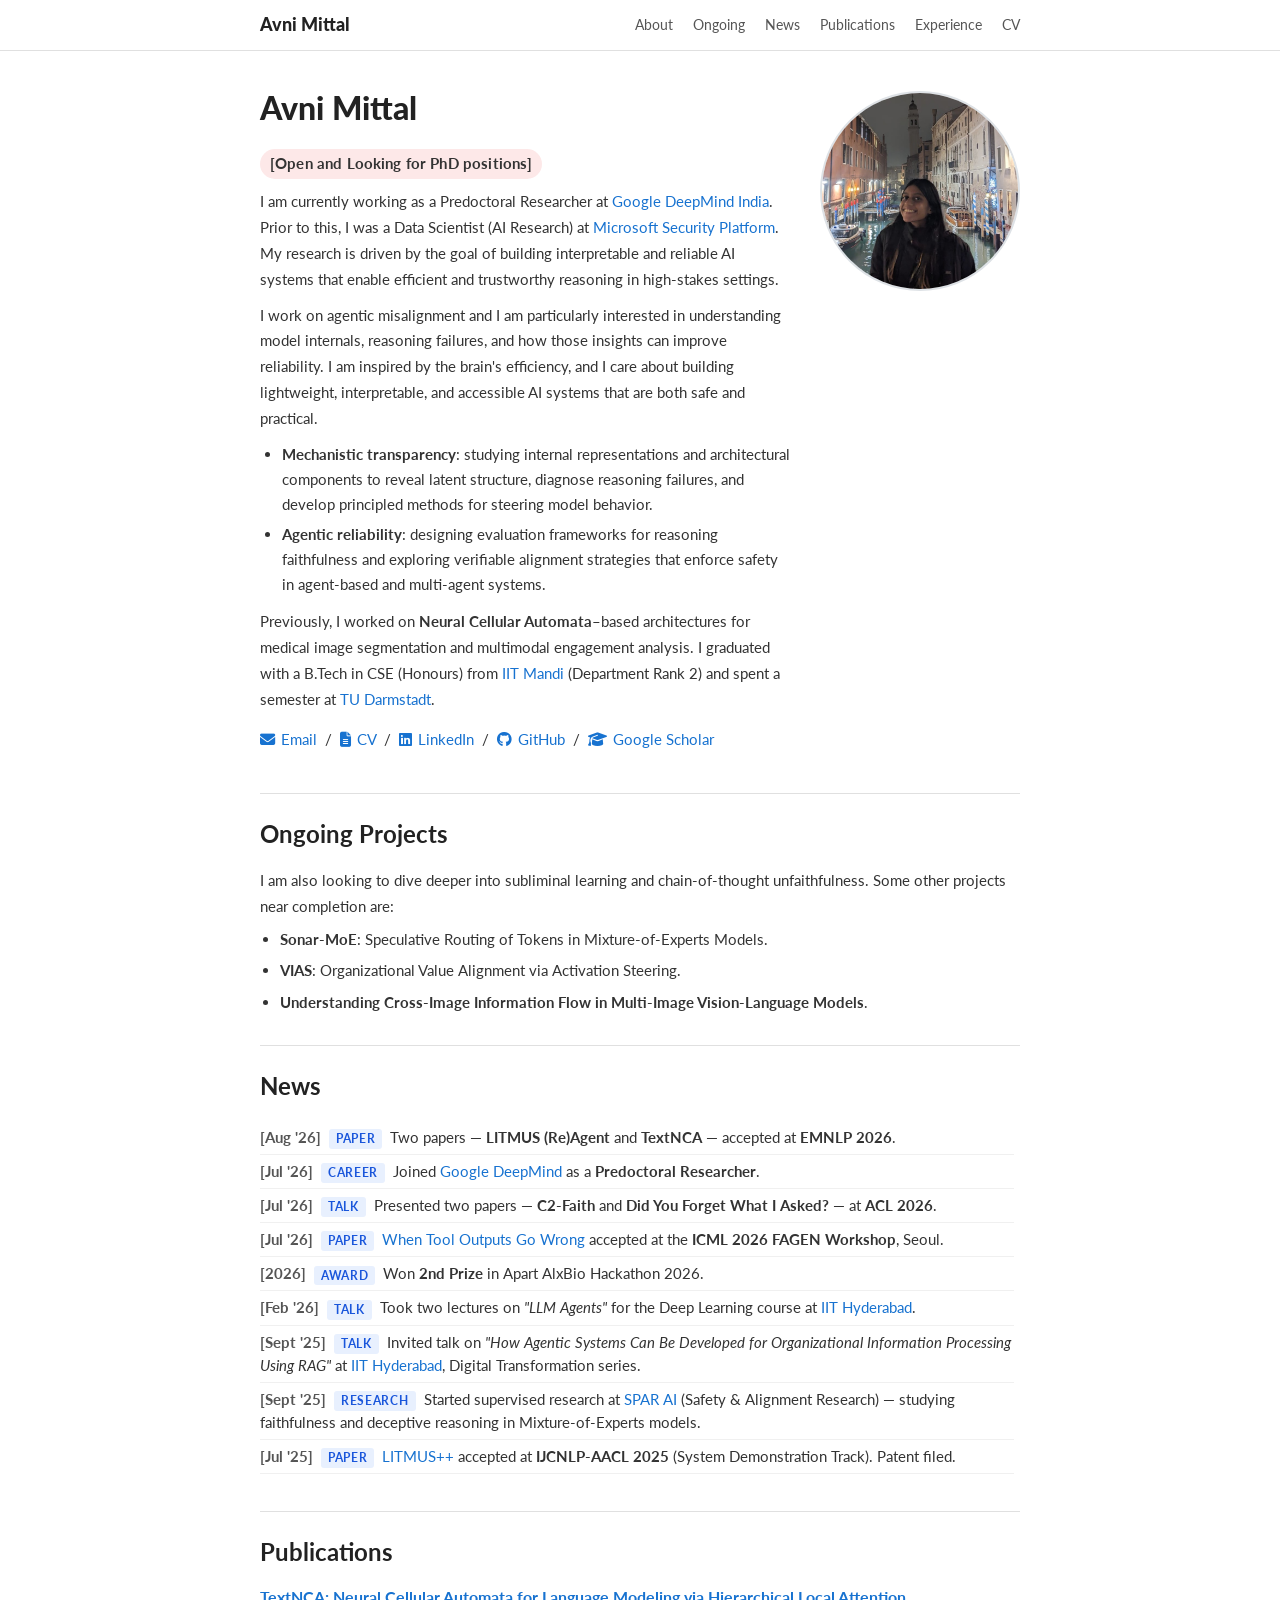
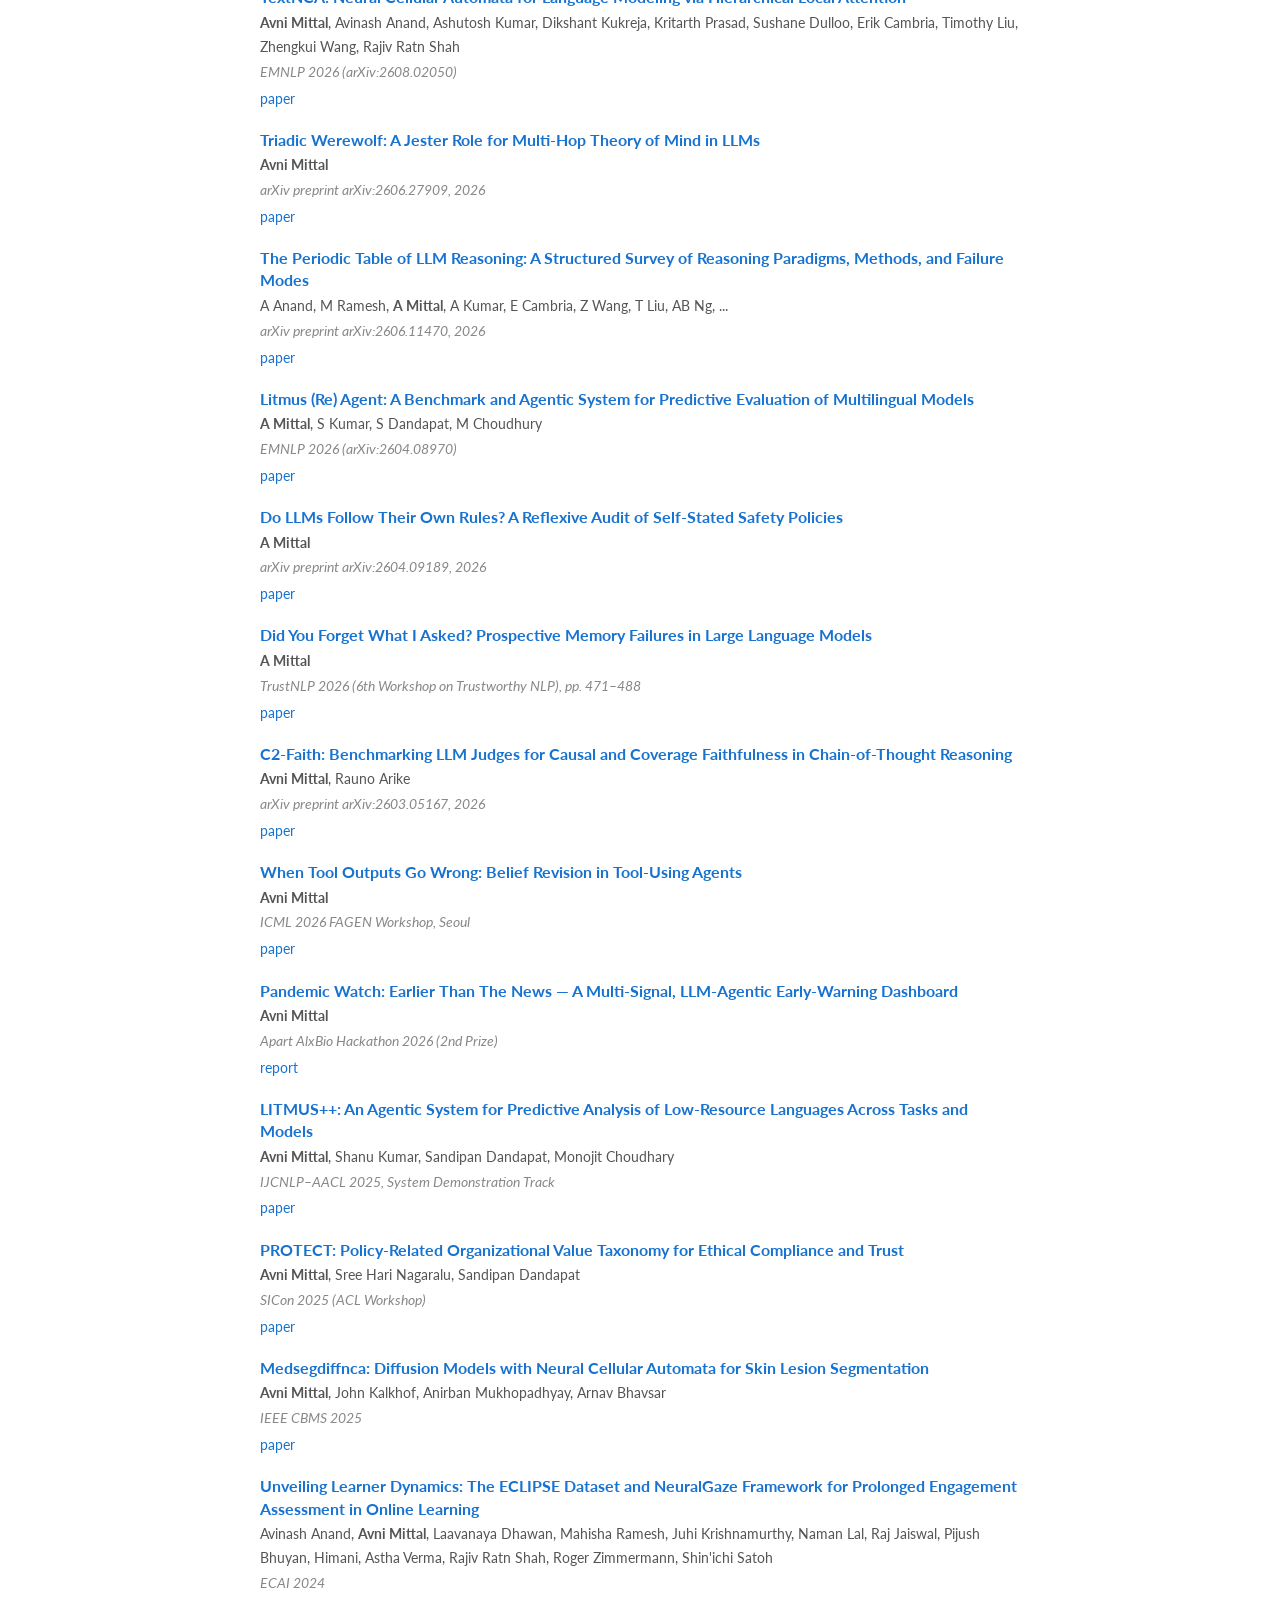
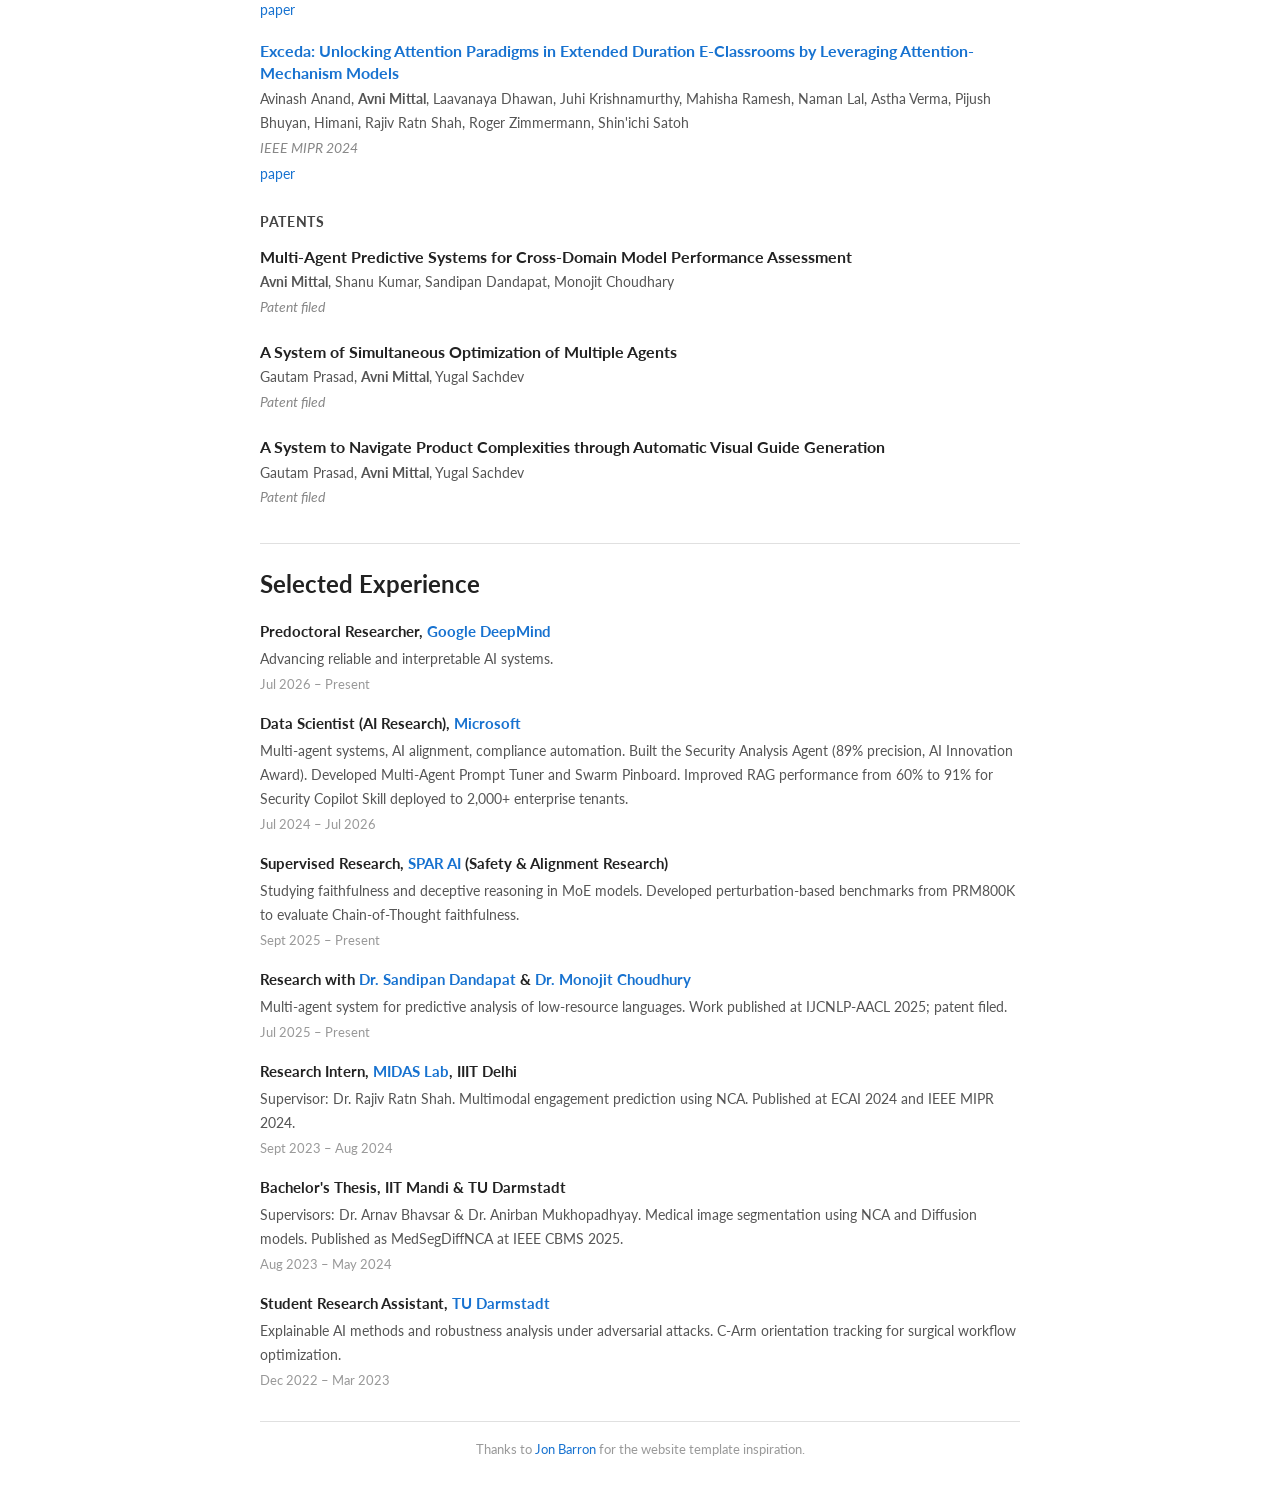
==== commit 80deef4d: "content: correct Microsoft dates and end-date role" ====
--- a/index.html
+++ b/index.html
@@ -91,7 +91,7 @@
             <li><span class="news-date">[2025]</span> <span class="news-tag">Patent</span> Filed patent on <em>"Multi-Agent Predictive Systems for Cross-Domain Model Performance Assessment"</em> with Dr. Sandipan Dandapat and Dr. Monojit Choudhury.</li>
             <li><span class="news-date">[2025]</span> <span class="news-tag">Patent</span> Filed patent on <em>"A System of Simultaneous Optimization of Multiple Agents"</em> (Multi-Agent Prompt Tuner).</li>
             <li><span class="news-date">[Feb '25]</span> <span class="news-tag">Teaching</span> Research group lead for <strong>CS672 Advanced Deep Learning</strong> at IIT Mandi, guiding UG students on GNNs and NCA.</li>
-            <li><span class="news-date">[Jan '24]</span> <span class="news-tag">Industry</span> Joined <a href="https://www.microsoft.com/en-us/security">Microsoft</a> as Data Scientist (AI Research) working on multi-agent systems and AI alignment.</li>
+            <li><span class="news-date">[Jul '24]</span> <span class="news-tag">Industry</span> Joined <a href="https://www.microsoft.com/en-us/security">Microsoft</a> as Data Scientist (AI Research) working on multi-agent systems and AI alignment.</li>
             <li><span class="news-date">[Sep '24]</span> <span class="news-tag">Paper</span> <a href="https://ieeexplore.ieee.org/abstract/document/10707841">ECLIPSE</a> accepted at <strong>ECAI 2024</strong>.</li>
             <li><span class="news-date">[Sep '24]</span> <span class="news-tag">Paper</span> <a href="https://ebooks.iospress.nl/doi/10.3233/FAIA240551">Exceda</a> accepted at <strong>IEEE MIPR 2024</strong>.</li>
             <li><span class="news-date">[May '24]</span> Graduated from <strong>IIT Mandi</strong> with B.Tech CSE (Honours), CGPA 8.93/10, Department Rank 2.</li>
@@ -307,7 +307,7 @@
             <div class="exp-content">
                 <p class="exp-title">Data Scientist (AI Research), <a href="https://www.microsoft.com/en-us/security">Microsoft</a></p>
                 <p class="exp-detail">Multi-agent systems, AI alignment, compliance automation. Built the Security Analysis Agent (89% precision, AI Innovation Award). Developed Multi-Agent Prompt Tuner and Swarm Pinboard. Improved RAG performance from 60% to 91% for Security Copilot Skill deployed to 2,000+ enterprise tenants.</p>
-                <p class="exp-date">Jan 2024 – Present</p>
+                <p class="exp-date">Jul 2024 – Jul 2026</p>
             </div>
         </div>
 
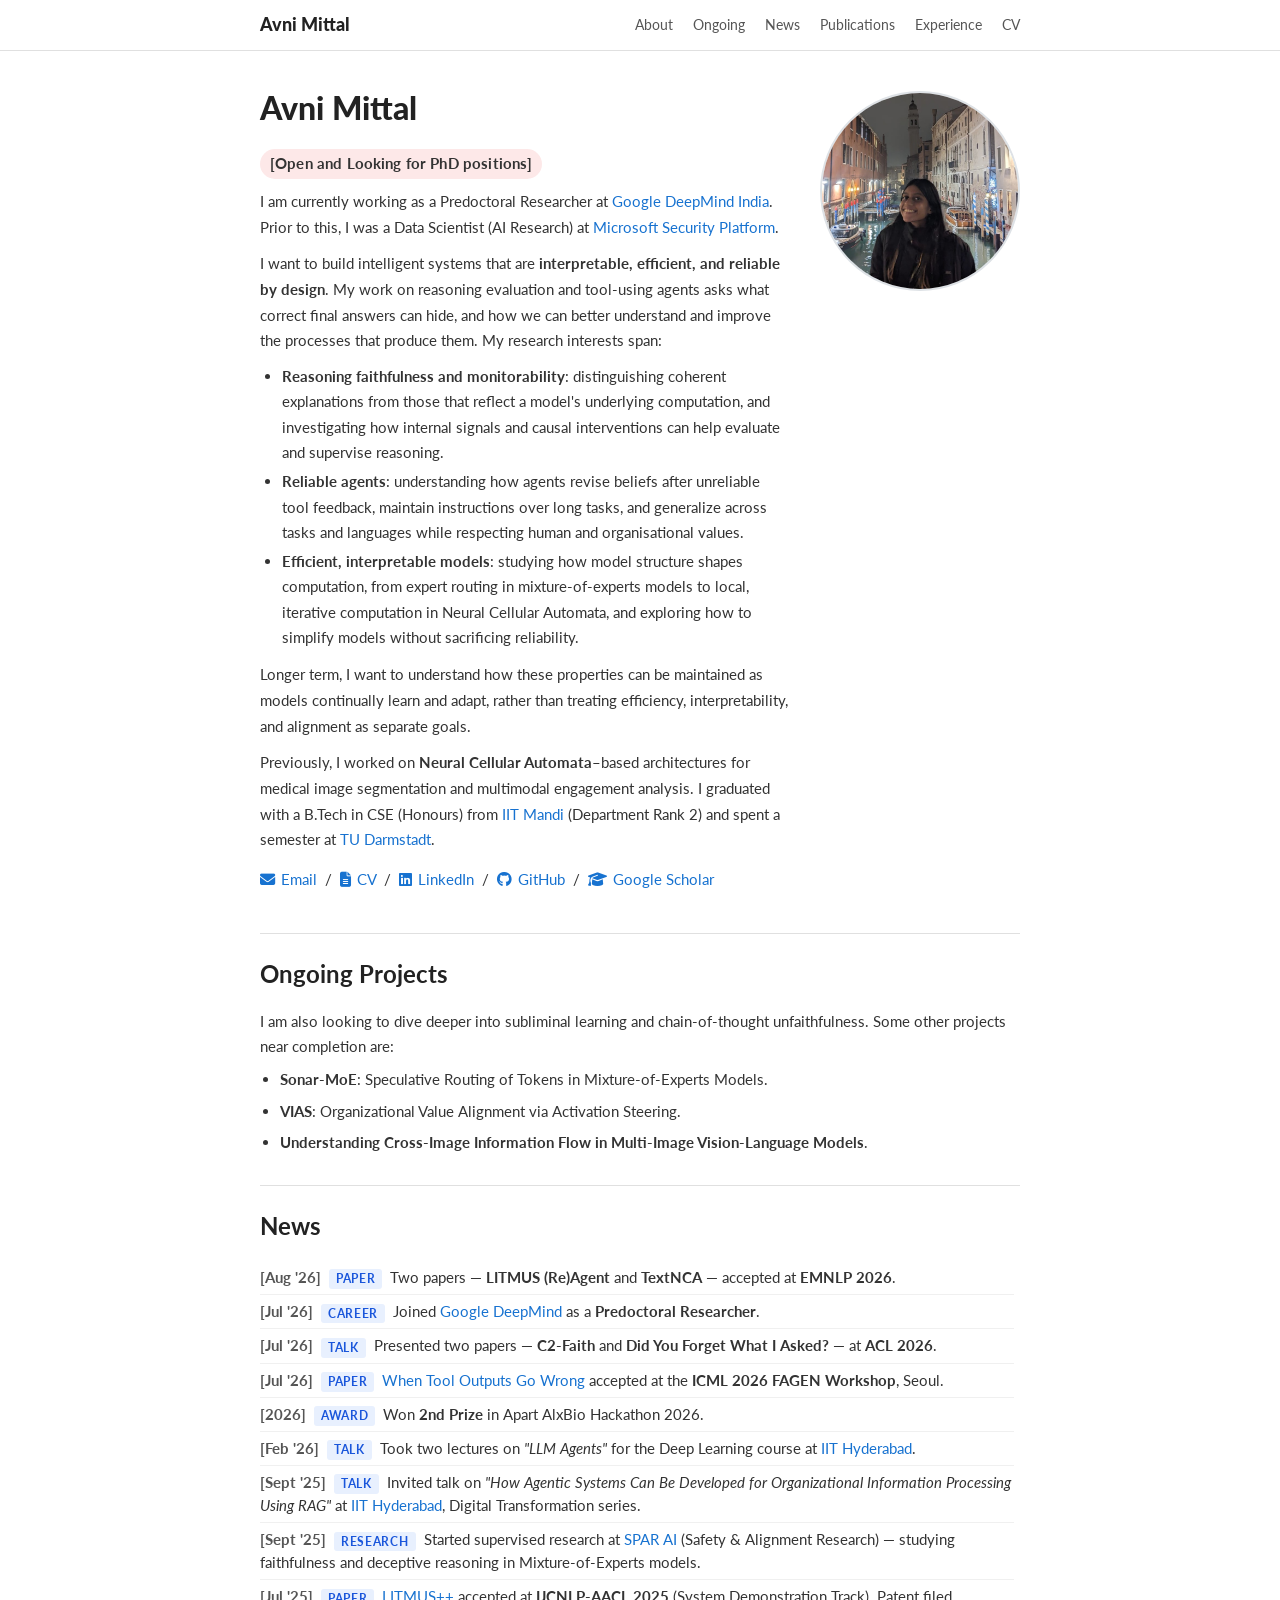
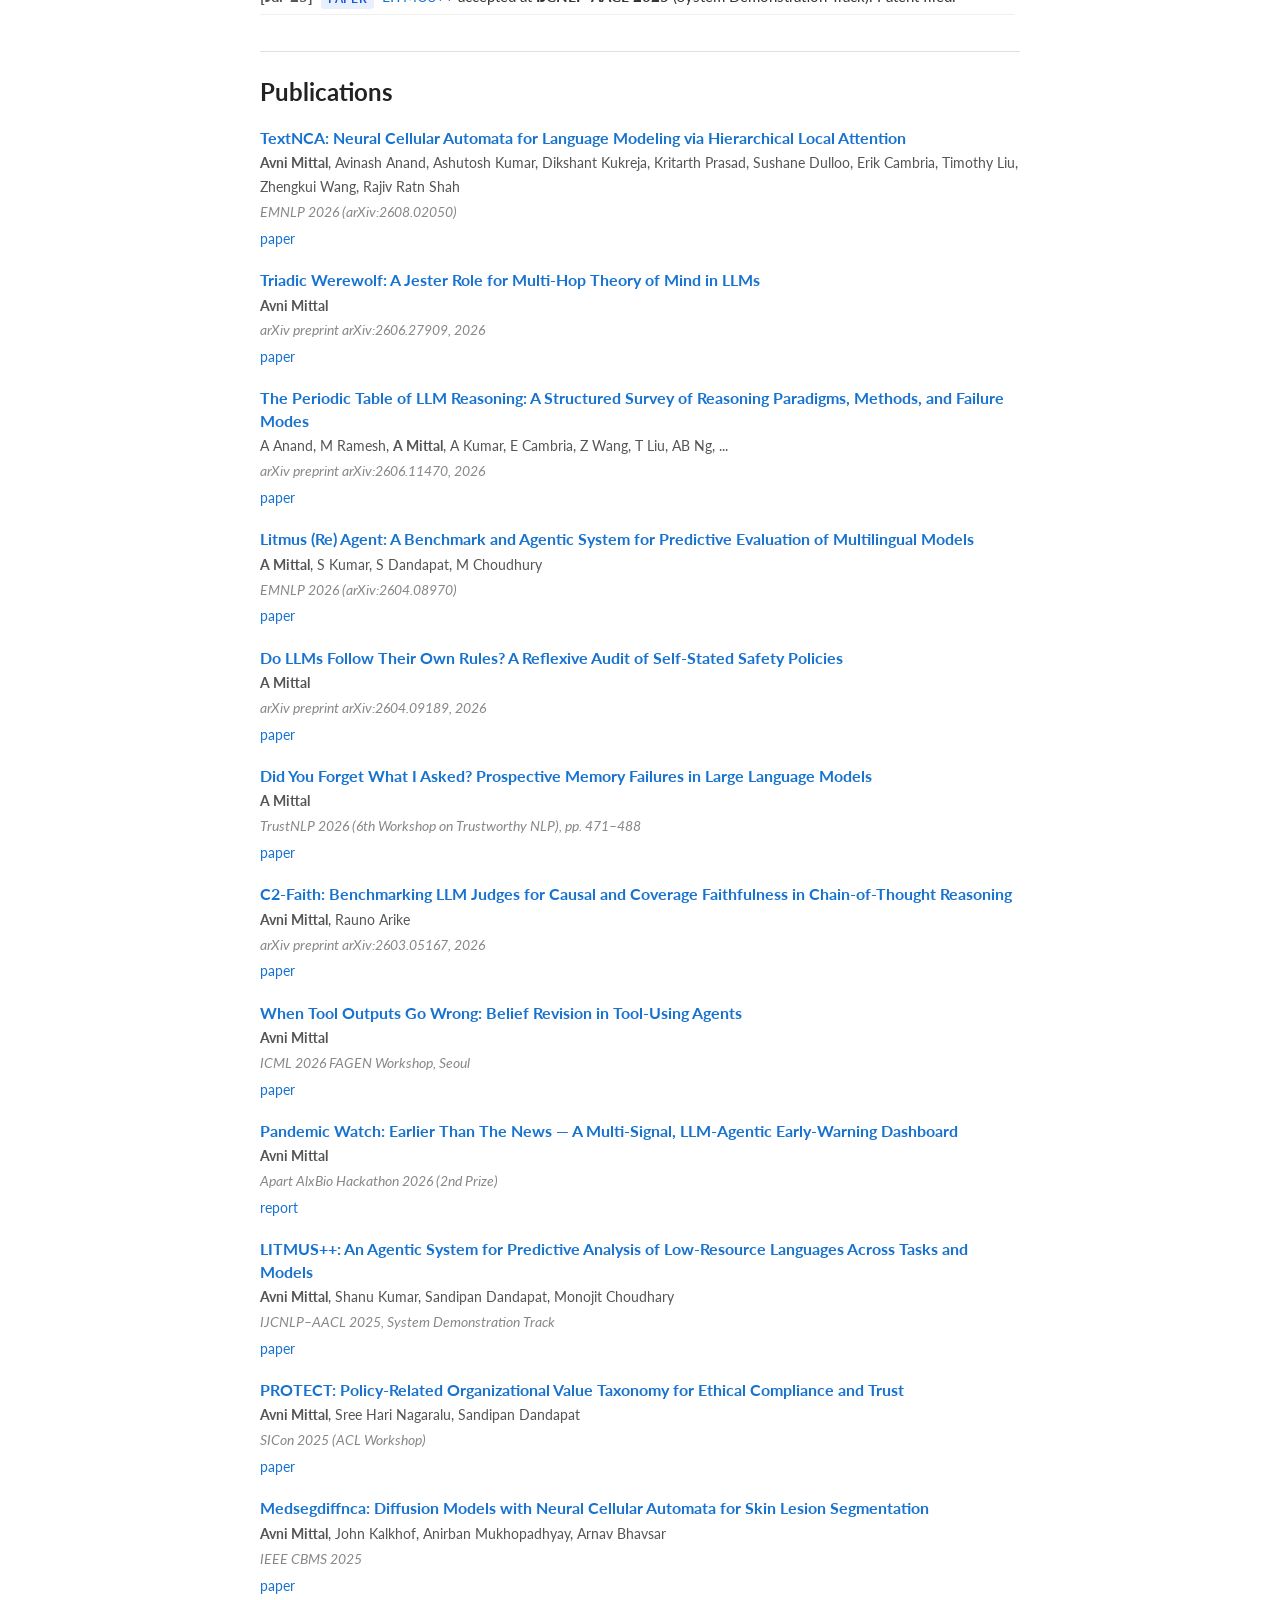
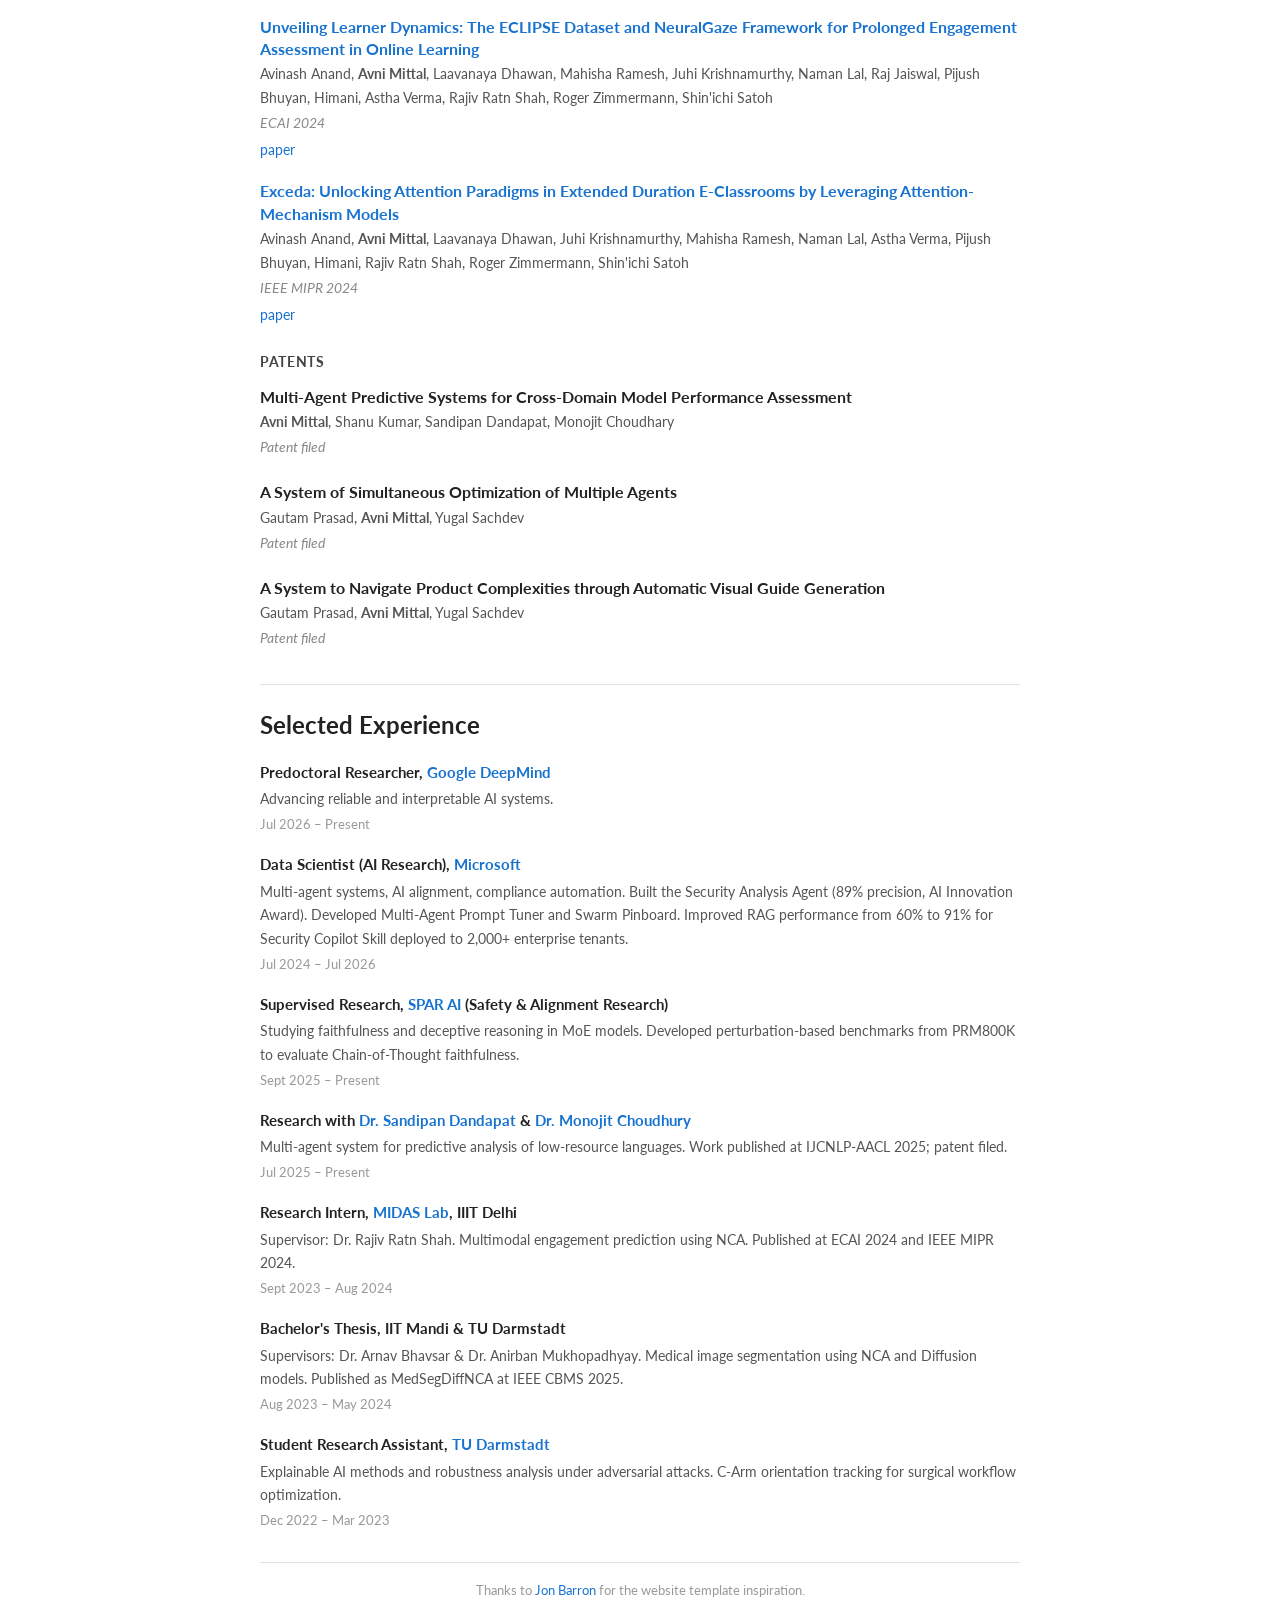
==== commit e3a23625: "docs(site): refine opening research interests Build-log: #10" ====
--- a/index.html
+++ b/index.html
@@ -33,16 +33,20 @@
 
             <p>
                 I am currently working as a Predoctoral Researcher at <a href="https://deepmind.google/">Google DeepMind India</a>. Prior to this, I was a Data Scientist (AI Research) at <a href="https://www.microsoft.com/en-us/security">Microsoft Security Platform</a>.
-                My research is driven by the goal of building interpretable and reliable AI systems that enable efficient and trustworthy reasoning in high-stakes settings.
             </p>
 
             <p>
-                I work on agentic misalignment and I am particularly interested in understanding model internals, reasoning failures, and how those insights can improve reliability. I am inspired by the brain's efficiency, and I care about building lightweight, interpretable, and accessible AI systems that are both safe and practical.
+                I want to build intelligent systems that are <strong>interpretable, efficient, and reliable by design</strong>. My work on reasoning evaluation and tool-using agents asks what correct final answers can hide, and how we can better understand and improve the processes that produce them. My research interests span:
             </p>
             <ul>
-                <li><strong>Mechanistic transparency</strong>: studying internal representations and architectural components to reveal latent structure, diagnose reasoning failures, and develop principled methods for steering model behavior.</li>
-                <li><strong>Agentic reliability</strong>: designing evaluation frameworks for reasoning faithfulness and exploring verifiable alignment strategies that enforce safety in agent-based and multi-agent systems.</li>
+                <li><strong>Reasoning faithfulness and monitorability</strong>: distinguishing coherent explanations from those that reflect a model's underlying computation, and investigating how internal signals and causal interventions can help evaluate and supervise reasoning.</li>
+                <li><strong>Reliable agents</strong>: understanding how agents revise beliefs after unreliable tool feedback, maintain instructions over long tasks, and generalize across tasks and languages while respecting human and organisational values.</li>
+                <li><strong>Efficient, interpretable models</strong>: studying how model structure shapes computation, from expert routing in mixture-of-experts models to local, iterative computation in Neural Cellular Automata, and exploring how to simplify models without sacrificing reliability.</li>
             </ul>
+
+            <p>
+                Longer term, I want to understand how these properties can be maintained as models continually learn and adapt, rather than treating efficiency, interpretability, and alignment as separate goals.
+            </p>
 
             <p>
                 Previously, I worked on <strong>Neural Cellular Automata</strong>–based architectures for medical image segmentation and multimodal engagement analysis. I graduated with a B.Tech in CSE (Honours) from <a href="https://www.iitmandi.ac.in/">IIT Mandi</a> (Department Rank 2) and spent a semester at <a href="https://www.tu-darmstadt.de/">TU Darmstadt</a>.
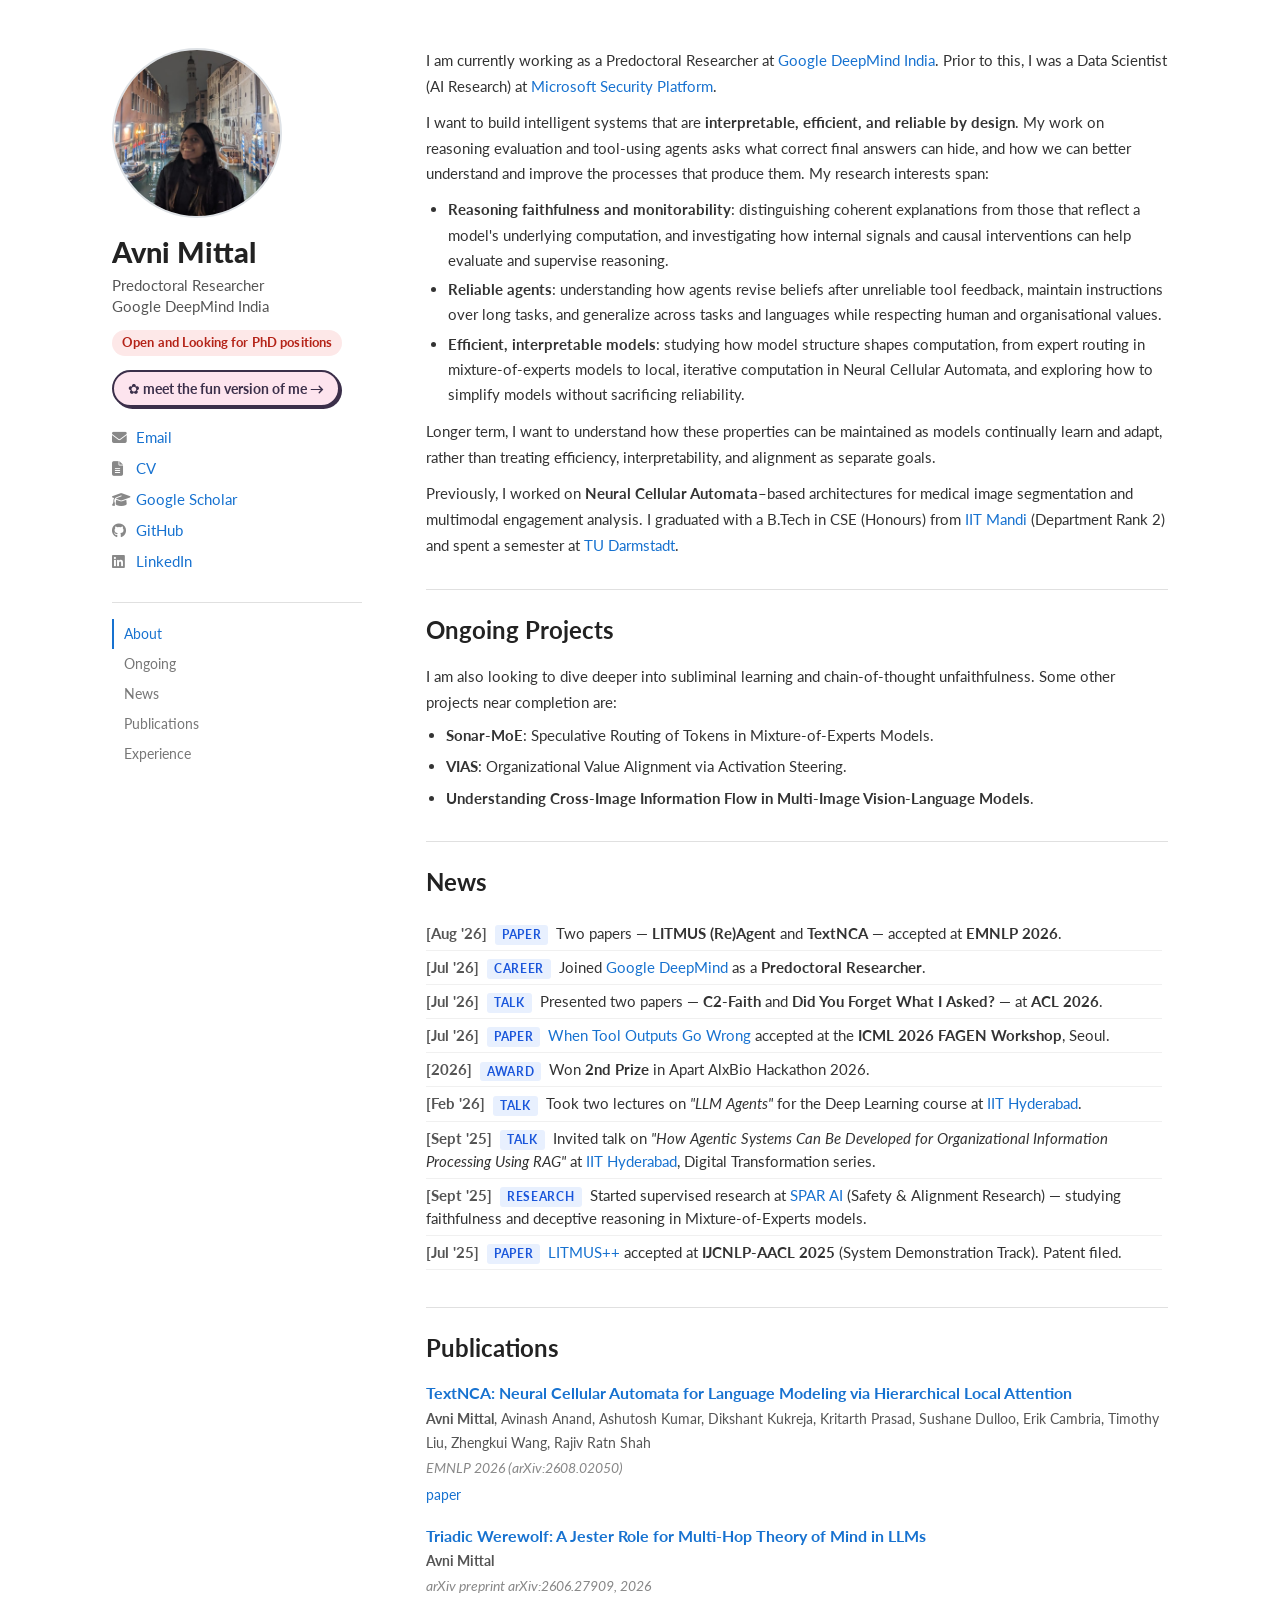
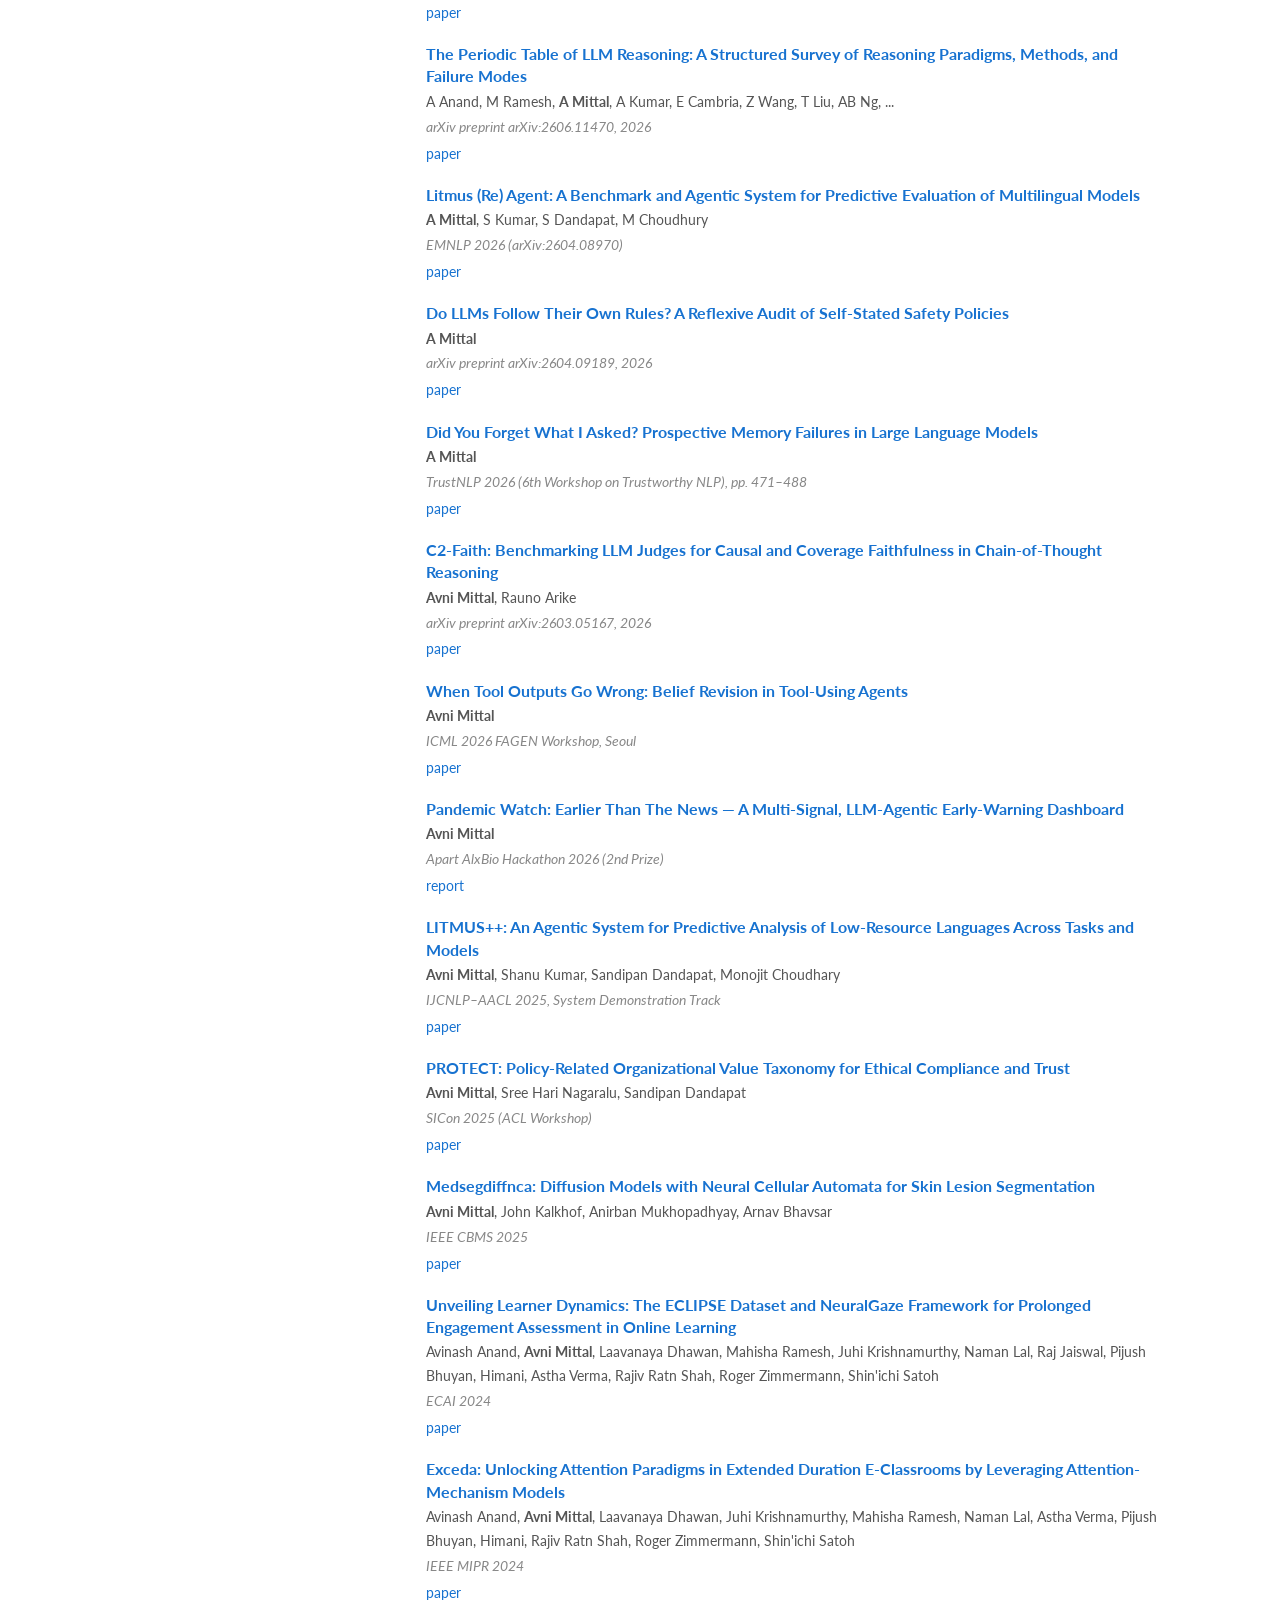
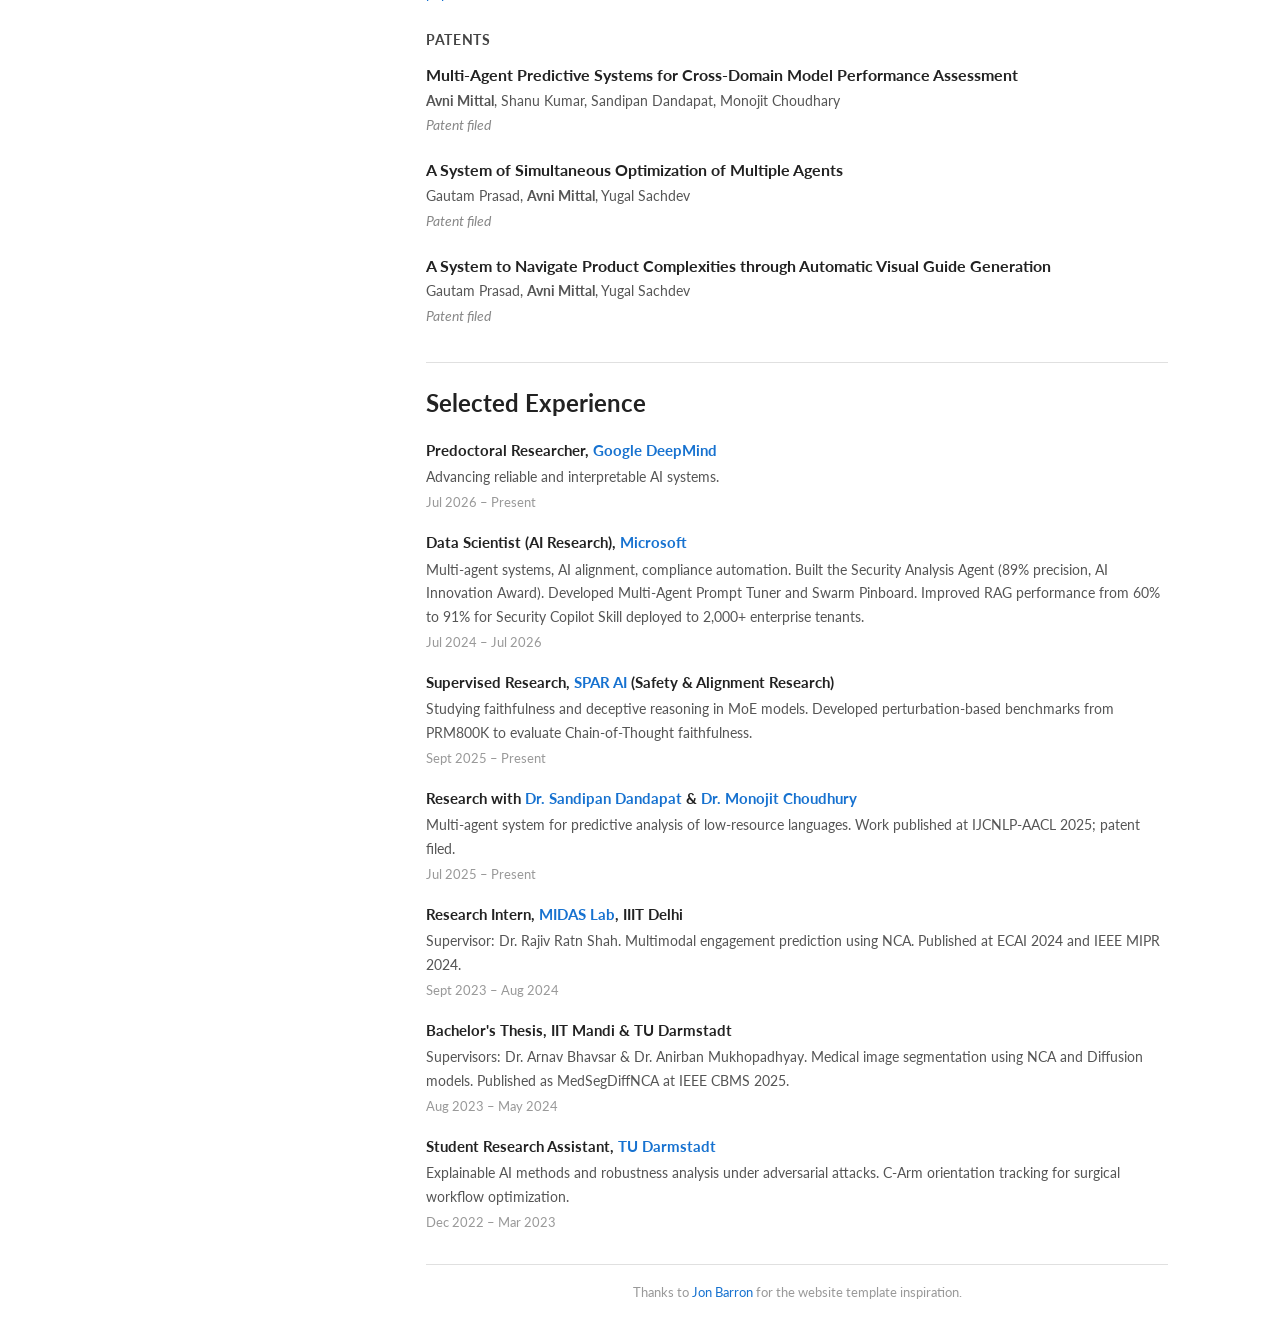
==== commit 8b39bac0: "feat(site): add fun flip-book version, travel globe and sidebar layout - Main page: photo, links and" ====
--- a/index.html
+++ b/index.html
@@ -10,27 +10,38 @@
 </head>
 <body>
 
-<nav class="navbar">
-    <div class="nav-container">
-        <a class="nav-brand" href="#">Avni Mittal</a>
-        <div class="nav-links">
-            <a href="#about">About</a>
-            <a href="#ongoing">Ongoing</a>
-            <a href="#news">News</a>
-            <a href="#publications">Publications</a>
-            <a href="#experience">Experience</a>
-            <a href="Avni_CV_PhD_curr.pdf">CV</a>
-        </div>
-    </div>
-</nav>
-
-<div class="page-wrapper">
-    <!-- ===== Header / Bio ===== -->
+<div class="layout">
+    <!-- ===== Sidebar: always visible ===== -->
+    <aside class="sidebar">
+        <div class="side-inner">
+            <img class="side-photo" src="cropped-picc.jpeg" alt="Avni Mittal">
+            <h1 class="side-name">Avni Mittal</h1>
+            <p class="side-role">Predoctoral Researcher<br>Google DeepMind India</p>
+            <p class="status-note">Open and Looking for PhD positions</p>
+            <a class="fun-btn" href="fun.html">✿ meet the fun version of me →</a>
+
+            <ul class="side-links">
+                <li><a href="mailto:avni.mittal2002@gmail.com"><i class="fas fa-envelope"></i> Email</a></li>
+                <li><a href="Avni_CV_PhD_curr.pdf" target="_blank"><i class="fas fa-file-alt"></i> CV</a></li>
+                <li><a href="https://scholar.google.com/citations?user=itURCtMAAAAJ&hl=en" target="_blank"><i class="fas fa-graduation-cap"></i> Google Scholar</a></li>
+                <li><a href="https://github.com/AvniMittal13" target="_blank"><i class="fab fa-github"></i> GitHub</a></li>
+                <li><a href="https://www.linkedin.com/in/avni-mittal-5a0b3b198/" target="_blank"><i class="fab fa-linkedin"></i> LinkedIn</a></li>
+            </ul>
+
+            <nav class="side-nav" aria-label="Sections">
+                <a href="#about">About</a>
+                <a href="#ongoing">Ongoing</a>
+                <a href="#news">News</a>
+                <a href="#publications">Publications</a>
+                <a href="#experience">Experience</a>
+            </nav>
+        </div>
+    </aside>
+
+    <!-- ===== Scrollable content ===== -->
+    <main class="content">
     <div id="about" class="header-section">
         <div class="header-text">
-            <h1>Avni Mittal</h1>
-            <p class="status-note">[Open and Looking for PhD positions]</p>
-
             <p>
                 I am currently working as a Predoctoral Researcher at <a href="https://deepmind.google/">Google DeepMind India</a>. Prior to this, I was a Data Scientist (AI Research) at <a href="https://www.microsoft.com/en-us/security">Microsoft Security Platform</a>.
             </p>
@@ -51,17 +62,6 @@
             <p>
                 Previously, I worked on <strong>Neural Cellular Automata</strong>–based architectures for medical image segmentation and multimodal engagement analysis. I graduated with a B.Tech in CSE (Honours) from <a href="https://www.iitmandi.ac.in/">IIT Mandi</a> (Department Rank 2) and spent a semester at <a href="https://www.tu-darmstadt.de/">TU Darmstadt</a>.
             </p>
-
-            <p class="links-row">
-                <a href="mailto:avni.mittal2002@gmail.com" target="_blank"><i class="fas fa-envelope"></i> Email</a> &nbsp;/&nbsp;
-                <a href="Avni_CV_PhD_curr.pdf" target="_blank"><i class="fas fa-file-alt"></i> CV</a> &nbsp;/&nbsp;
-                <a href="https://www.linkedin.com/in/avni-mittal-5a0b3b198/" target="_blank"><i class="fab fa-linkedin"></i> LinkedIn</a> &nbsp;/&nbsp;
-                <a href="https://github.com/AvniMittal13" target="_blank"><i class="fab fa-github"></i> GitHub</a> &nbsp;/&nbsp;
-                <a href="https://scholar.google.com/citations?user=itURCtMAAAAJ&hl=en" target="_blank"><i class="fas fa-graduation-cap"></i> Google Scholar</a>
-            </p>
-        </div>
-        <div class="header-image">
-            <img src="cropped-picc.jpeg" alt="Avni Mittal">
         </div>
     </div>
 
@@ -360,7 +360,24 @@
     <footer class="footer">
         <p>Thanks to <a href="https://jonbarron.info/">Jon Barron</a> for the website template inspiration.</p>
     </footer>
+</main>
 </div>
 
+<script>
+    // highlight the section you're reading in the sidebar menu
+    (function () {
+        var links = Array.prototype.slice.call(document.querySelectorAll('.side-nav a'));
+        var sections = links.map(function (a) { return document.querySelector(a.getAttribute('href')); });
+        function update() {
+            var mark = window.innerHeight * 0.35, current = 0;
+            sections.forEach(function (s, i) { if (s && s.getBoundingClientRect().top <= mark) current = i; });
+            if (window.innerHeight + window.scrollY >= document.body.scrollHeight - 4) current = sections.length - 1;
+            links.forEach(function (a, i) { a.classList.toggle('active', i === current); });
+        }
+        window.addEventListener('scroll', update, { passive: true });
+        window.addEventListener('resize', update);
+        update();
+    })();
+</script>
 </body>
 </html>
--- a/style.css
+++ b/style.css
@@ -41,103 +41,122 @@
 }
 
 /* ===========
-   Navbar
-   =========== */
-
-.navbar {
+   Layout: fixed sidebar + scrolling content
+   =========== */
+
+.layout {
+    max-width: 1120px;
+    margin: 0 auto;
+    padding: 0 32px;
+    display: grid;
+    grid-template-columns: 250px minmax(0, 1fr);
+    gap: 64px;
+}
+
+.sidebar {
     position: sticky;
     top: 0;
-    z-index: 100;
-    background: rgba(255, 255, 255, 0.95);
-    backdrop-filter: blur(10px);
-    border-bottom: 1px solid #e0e0e0;
-}
-
-.nav-container {
-    max-width: 800px;
-    margin: 0 auto;
-    padding: 10px 20px;
+    height: 100vh;
+    overflow-y: auto;
+    padding: 48px 0 32px;
+}
+
+.side-inner {
     display: flex;
-    align-items: center;
-    justify-content: space-between;
-}
-
-.nav-brand {
+    flex-direction: column;
+    align-items: flex-start;
+}
+
+.side-photo {
+    width: 170px;
+    height: 170px;
+    object-fit: cover;
+    border-radius: 50%;
+    border: 2px solid #dee2e6;
+    margin-bottom: 18px;
+}
+
+.side-name {
+    font-size: 1.8rem;
     font-weight: 900;
-    font-size: 1.1rem;
     color: #222;
-}
-
-.nav-brand:hover {
-    color: #1772d0;
-}
-
-.nav-links {
-    display: flex;
-    gap: 20px;
-    font-size: 0.9rem;
-}
-
-.nav-links a {
+    line-height: 1.15;
+}
+
+.side-role {
+    font-size: 0.92rem;
     color: #555;
-    font-weight: 400;
-    transition: color 0.15s ease;
-}
-
-.nav-links a:hover {
-    color: #1772d0;
-}
-
-/* ===========
-   Page Wrapper
-   =========== */
-
-.page-wrapper {
-    max-width: 800px;
-    margin: 0 auto;
-    padding: 30px 20px 20px;
-}
-
-.section-block {
-    scroll-margin-top: 60px;
-}
-
-.header-section {
-    scroll-margin-top: 60px;
-}
-
-/* ===========
-   Header / Bio
-   =========== */
-
-.header-section {
-    display: flex;
-    gap: 30px;
-    align-items: flex-start;
-    margin-bottom: 30px;
-}
-
-.header-text {
-    flex: 1;
-}
-
-.header-text h1 {
-    font-size: 2rem;
-    font-weight: 900;
-    margin-bottom: 14px;
-    color: #222222;
+    margin: 6px 0 12px;
+    line-height: 1.45;
 }
 
 .status-note {
     display: inline-block;
-    margin: -4px 0 12px;
+    margin: 0 0 10px;
     padding: 2px 10px;
     border-radius: 999px;
     background: #fde8e8;
     color: #b42318;
-    font-size: 0.82rem;
+    font-size: 0.8rem;
     font-weight: 700;
     letter-spacing: 0.01em;
+}
+
+.side-links {
+    list-style: none;
+    margin: 18px 0 0;
+    font-size: 0.92rem;
+}
+
+.side-links li {
+    margin-bottom: 6px;
+}
+
+.side-links i {
+    width: 20px;
+    color: #888;
+}
+
+.side-links a:hover i {
+    color: #f09228;
+}
+
+.side-nav {
+    display: flex;
+    flex-direction: column;
+    margin-top: 22px;
+    padding-top: 16px;
+    border-top: 1px solid #e0e0e0;
+    width: 100%;
+    font-size: 0.88rem;
+}
+
+.side-nav a {
+    color: #777;
+    padding: 3px 0 3px 10px;
+    border-left: 2px solid transparent;
+    transition: color 0.15s ease, border-color 0.15s ease;
+}
+
+.side-nav a:hover,
+.side-nav a.active {
+    color: #1772d0;
+    border-left-color: #1772d0;
+}
+
+.content {
+    padding: 48px 0 20px;
+    max-width: 780px;
+    min-width: 0;
+}
+
+/* ===========
+   About
+   =========== */
+
+.header-section {
+    margin-bottom: 30px;
+    scroll-margin-top: 30px;
 }
 
 .header-text p {
@@ -156,36 +175,12 @@
     margin-bottom: 4px;
 }
 
-.header-image {
-    flex: 0 0 200px;
-    padding-top: 10px;
-}
-
-.header-image img {
-    width: 200px;
-    border-radius: 50%;
-    border: 2px solid #dee2e6;
-}
-
-/* Links row */
-.links-row {
-    margin-top: 14px !important;
-    font-size: 0.95rem !important;
-}
-
-.links-row a {
-    font-weight: 400;
-}
-
-.links-row i {
-    margin-right: 2px;
-}
-
 /* ===========
    Section Blocks
    =========== */
 
 .section-block {
+    scroll-margin-top: 30px;
     margin-bottom: 30px;
     border-top: 1px solid #e0e0e0;
     padding-top: 20px;
@@ -404,33 +399,82 @@
 }
 
 /* ===========
-   Responsive
-   =========== */
-
-@media (max-width: 680px) {
-    .header-section {
-        flex-direction: column-reverse;
+   Responsive: sidebar moves to the top on small screens
+   =========== */
+
+@media (max-width: 860px) {
+    .layout {
+        grid-template-columns: 1fr;
+        gap: 0;
+        padding: 0 16px;
+    }
+
+    .sidebar {
+        position: static;
+        height: auto;
+        overflow: visible;
+        padding: 32px 0 8px;
+    }
+
+    .side-inner {
         align-items: center;
         text-align: center;
     }
 
-    .header-image {
-        flex: none;
-    }
-
-    .header-image img {
-        width: 160px;
-    }
-
-    .header-text ul {
-        text-align: left;
-    }
-
-    .page-wrapper {
-        padding: 24px 16px 16px;
+    .side-photo {
+        width: 140px;
+        height: 140px;
+    }
+
+    .side-links {
+        display: flex;
+        flex-wrap: wrap;
+        justify-content: center;
+        gap: 4px 16px;
+    }
+
+    .side-nav {
+        flex-direction: row;
+        flex-wrap: wrap;
+        justify-content: center;
+        gap: 4px 14px;
+    }
+
+    .side-nav a {
+        border-left: 0;
+        padding: 2px 0;
+    }
+
+    .content {
+        padding-top: 20px;
     }
 
     .news-list {
         max-height: none;
     }
 }
+
+/* ===========
+   Fun-version button
+   =========== */
+
+.fun-btn {
+    display: inline-block;
+    margin: 4px 0 0;
+    padding: 5px 14px;
+    border-radius: 999px;
+    background: #fde4ee;
+    border: 2px solid #3b2f4a;
+    color: #3b2f4a;
+    font-size: 14px;
+    font-weight: 700;
+    box-shadow: 2px 2px 0 #3b2f4a;
+    transition: transform .15s ease, box-shadow .15s ease, background .15s ease;
+}
+
+.fun-btn:hover {
+    color: #3b2f4a;
+    background: #fff4cc;
+    transform: translate(-1px, -2px) rotate(-1deg);
+    box-shadow: 3px 4px 0 #3b2f4a;
+}
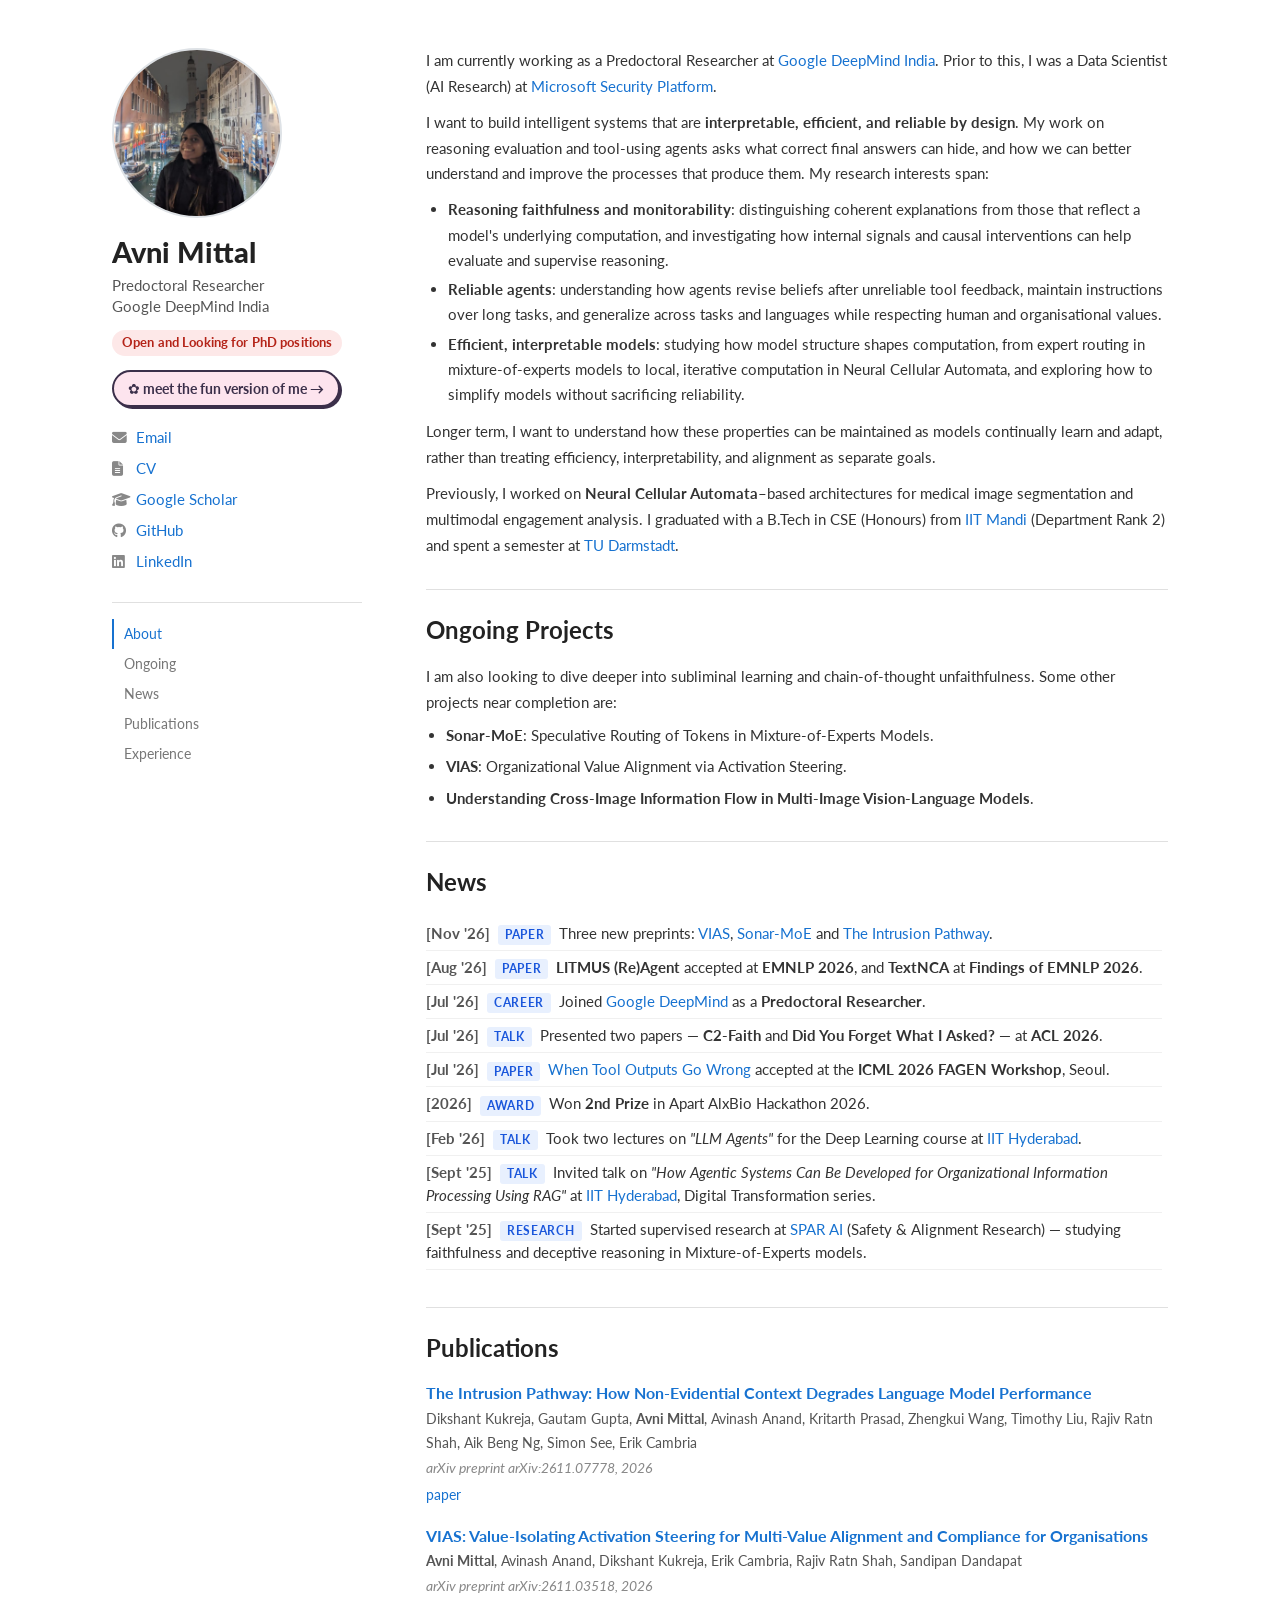
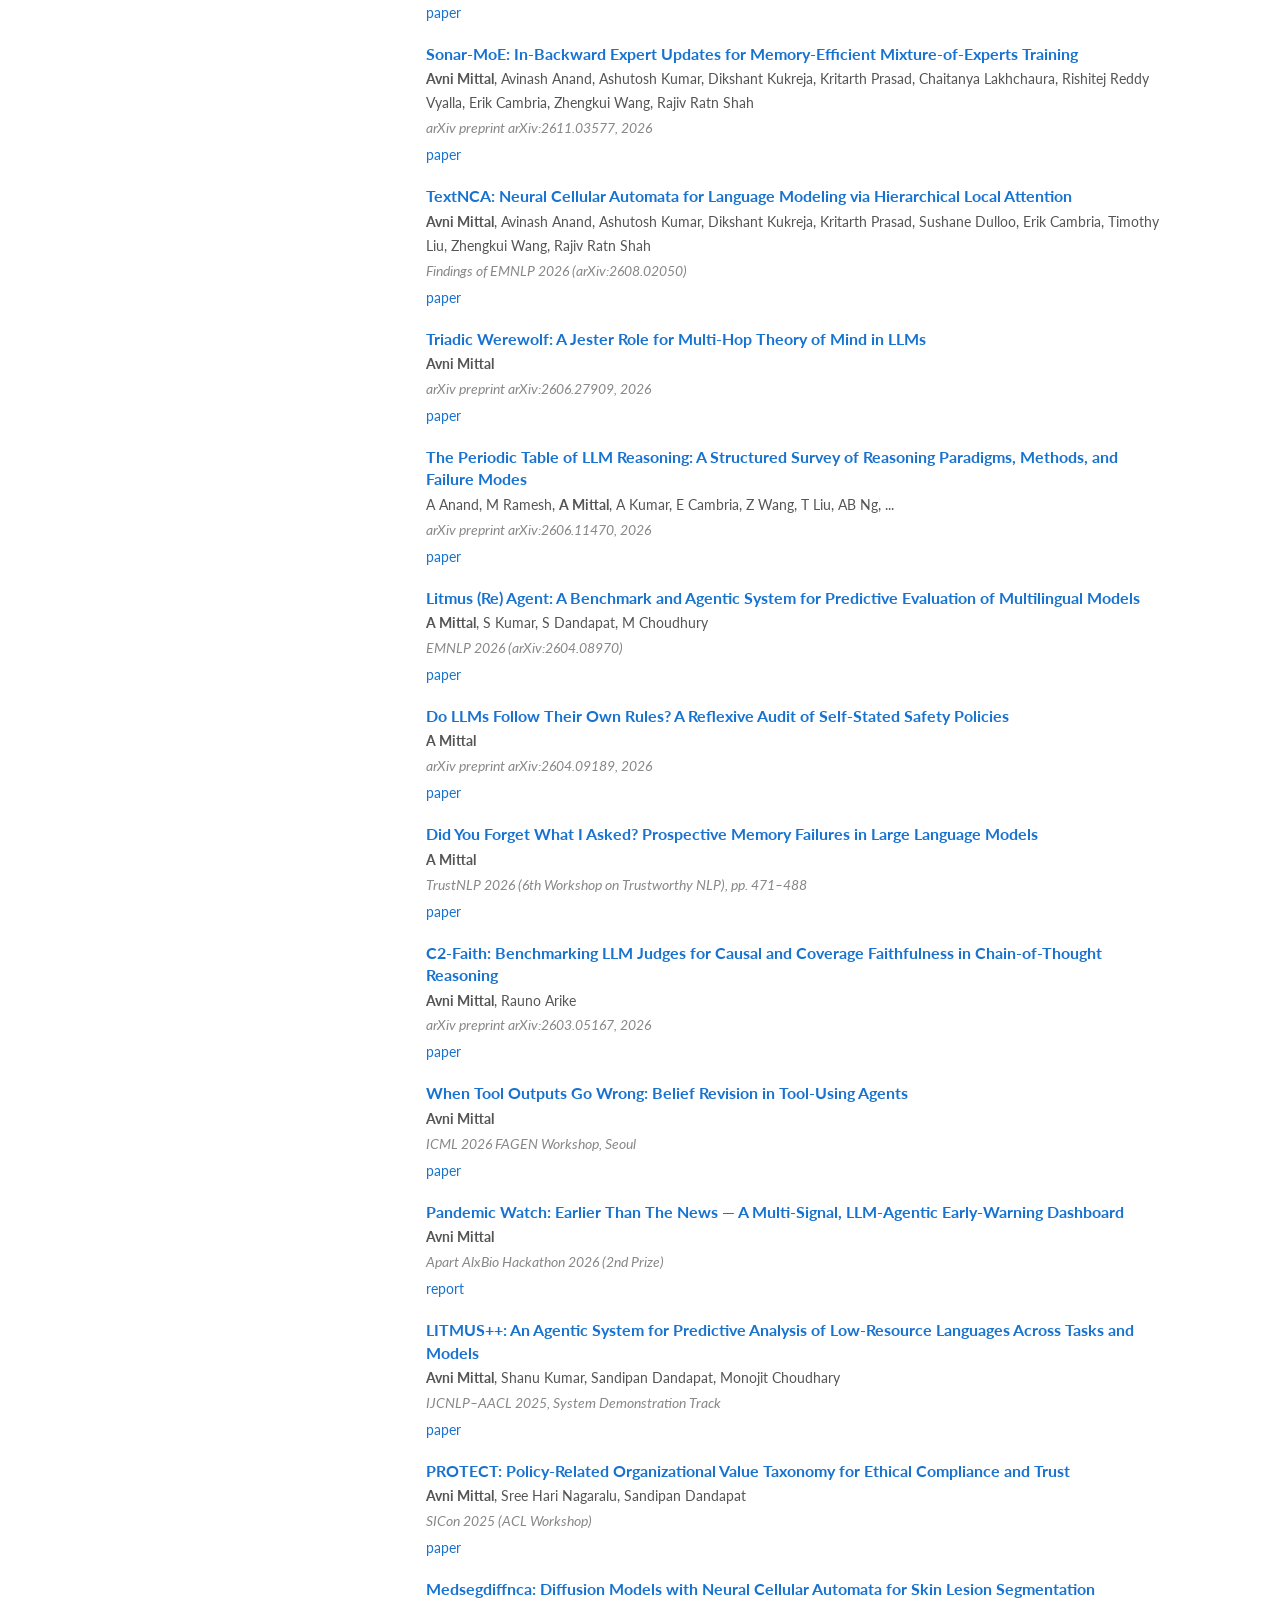
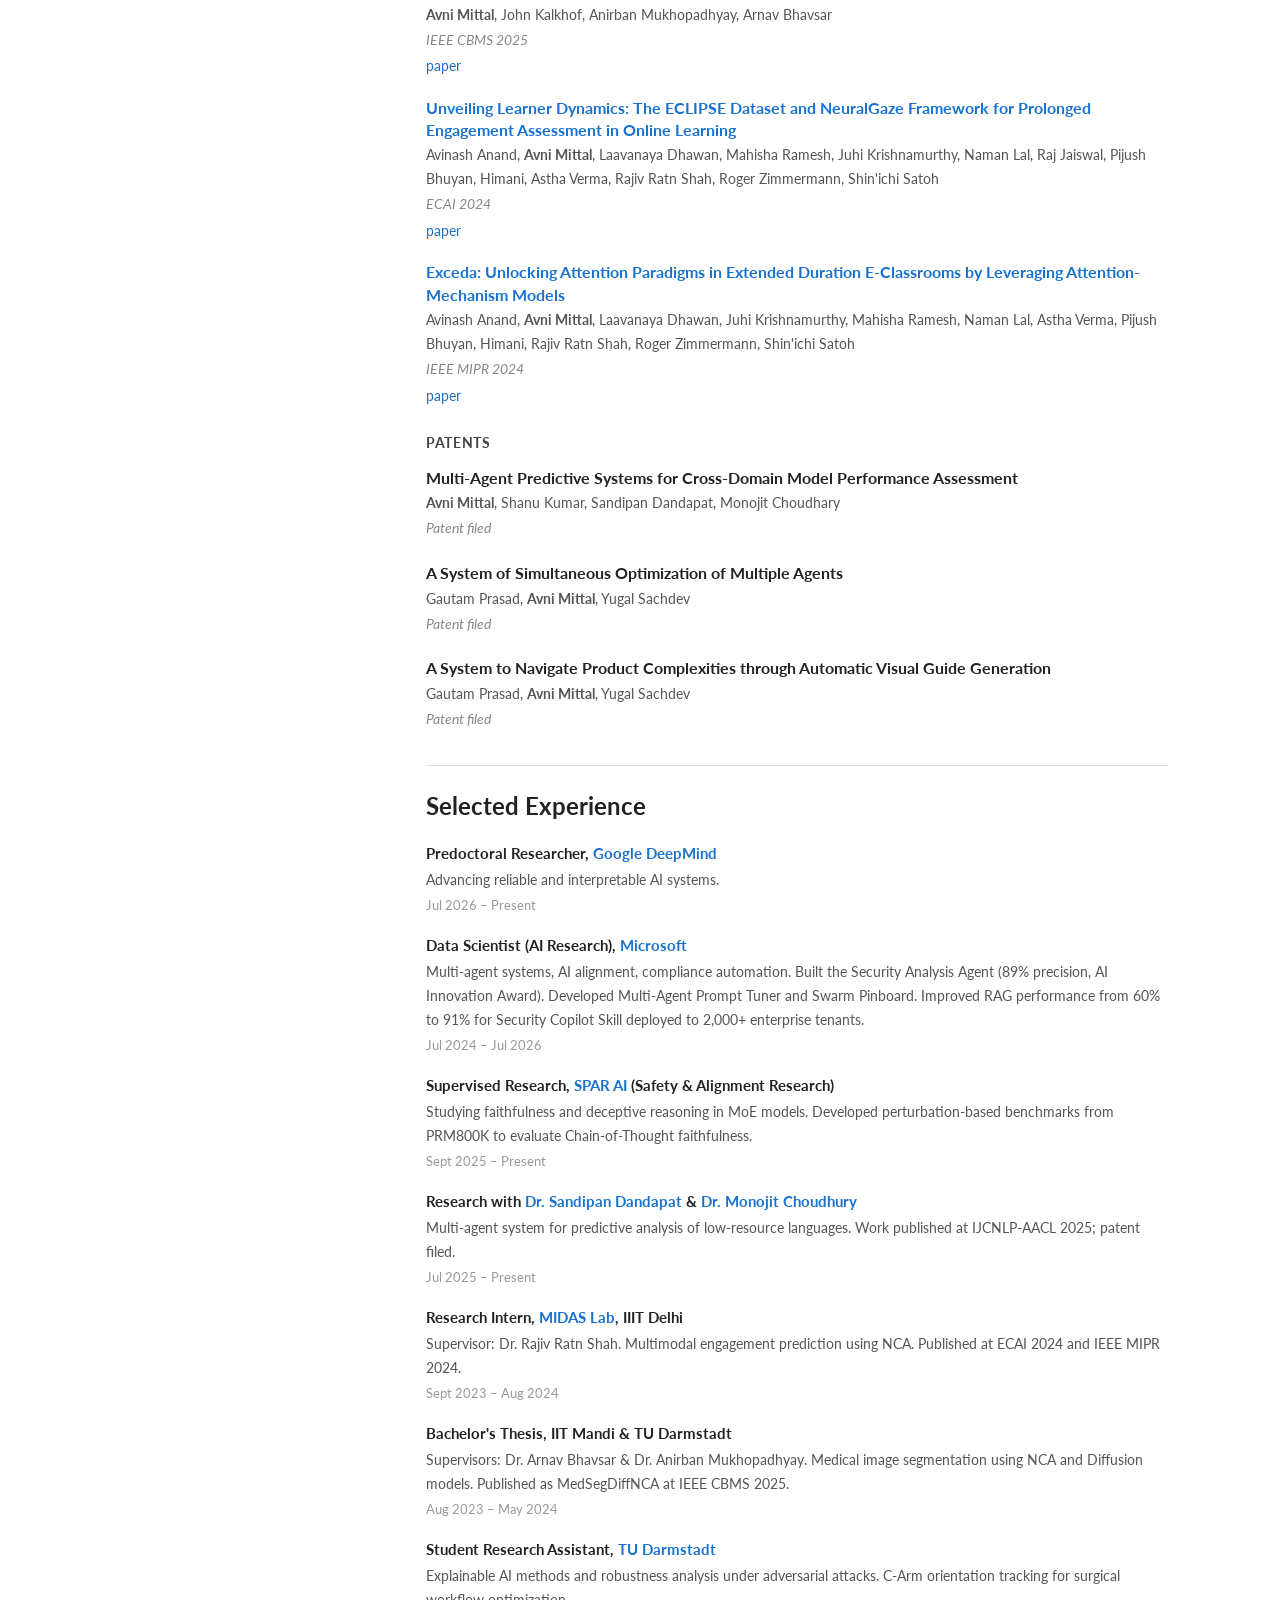
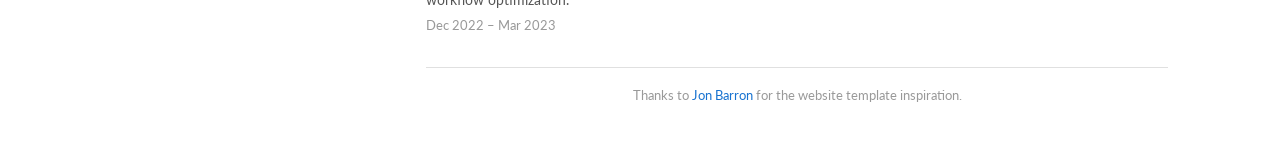
==== commit 814de24a: "content: add three new preprints, Sunling Care side quest - Publications: The Intrusion Pathway, VIA" ====
--- a/index.html
+++ b/index.html
@@ -80,7 +80,8 @@
     <div id="news" class="section-block">
         <h2>News</h2>
         <ul class="news-list">
-            <li><span class="news-date">[Aug '26]</span> <span class="news-tag">Paper</span> Two papers &mdash; <strong>LITMUS (Re)Agent</strong> and <strong>TextNCA</strong> &mdash; accepted at <strong>EMNLP 2026</strong>.</li>
+            <li><span class="news-date">[Nov '26]</span> <span class="news-tag">Paper</span> Three new preprints: <a href="https://arxiv.org/abs/2611.03518">VIAS</a>, <a href="https://arxiv.org/abs/2611.03577">Sonar-MoE</a> and <a href="https://arxiv.org/abs/2611.07778">The Intrusion Pathway</a>.</li>
+            <li><span class="news-date">[Aug '26]</span> <span class="news-tag">Paper</span> <strong>LITMUS (Re)Agent</strong> accepted at <strong>EMNLP 2026</strong>, and <strong>TextNCA</strong> at <strong>Findings of EMNLP 2026</strong>.</li>
             <li><span class="news-date">[Jul '26]</span> <span class="news-tag">Career</span> Joined <a href="https://deepmind.google/">Google DeepMind</a> as a <strong>Predoctoral Researcher</strong>.</li>
             <li><span class="news-date">[Jul '26]</span> <span class="news-tag">Talk</span> Presented two papers &mdash; <strong>C2-Faith</strong> and <strong>Did You Forget What I Asked?</strong> &mdash; at <strong>ACL 2026</strong>.</li>
             <li><span class="news-date">[Jul '26]</span> <span class="news-tag">Paper</span> <a href="https://openreview.net/pdf?id=IFPcrT092O">When Tool Outputs Go Wrong</a> accepted at the <strong>ICML 2026 FAGEN Workshop</strong>, Seoul.</li>
@@ -111,9 +112,42 @@
 
         <div class="pub-entry">
             <div class="pub-content">
+                <a class="pub-title" href="https://arxiv.org/abs/2611.07778">The Intrusion Pathway: How Non-Evidential Context Degrades Language Model Performance</a>
+                <p class="pub-authors">Dikshant Kukreja, Gautam Gupta, <strong>Avni Mittal</strong>, Avinash Anand, Kritarth Prasad, Zhengkui Wang, Timothy Liu, Rajiv Ratn Shah, Aik Beng Ng, Simon See, Erik Cambria</p>
+                <p class="pub-venue">arXiv preprint arXiv:2611.07778, 2026</p>
+                <p class="pub-links-row">
+                    <a href="https://arxiv.org/abs/2611.07778">paper</a>
+                </p>
+            </div>
+        </div>
+
+        <div class="pub-entry">
+            <div class="pub-content">
+                <a class="pub-title" href="https://arxiv.org/abs/2611.03518">VIAS: Value-Isolating Activation Steering for Multi-Value Alignment and Compliance for Organisations</a>
+                <p class="pub-authors"><strong>Avni Mittal</strong>, Avinash Anand, Dikshant Kukreja, Erik Cambria, Rajiv Ratn Shah, Sandipan Dandapat</p>
+                <p class="pub-venue">arXiv preprint arXiv:2611.03518, 2026</p>
+                <p class="pub-links-row">
+                    <a href="https://arxiv.org/abs/2611.03518">paper</a>
+                </p>
+            </div>
+        </div>
+
+        <div class="pub-entry">
+            <div class="pub-content">
+                <a class="pub-title" href="https://arxiv.org/abs/2611.03577">Sonar-MoE: In-Backward Expert Updates for Memory-Efficient Mixture-of-Experts Training</a>
+                <p class="pub-authors"><strong>Avni Mittal</strong>, Avinash Anand, Ashutosh Kumar, Dikshant Kukreja, Kritarth Prasad, Chaitanya Lakhchaura, Rishitej Reddy Vyalla, Erik Cambria, Zhengkui Wang, Rajiv Ratn Shah</p>
+                <p class="pub-venue">arXiv preprint arXiv:2611.03577, 2026</p>
+                <p class="pub-links-row">
+                    <a href="https://arxiv.org/abs/2611.03577">paper</a>
+                </p>
+            </div>
+        </div>
+
+        <div class="pub-entry">
+            <div class="pub-content">
                 <a class="pub-title" href="https://arxiv.org/abs/2608.02050">TextNCA: Neural Cellular Automata for Language Modeling via Hierarchical Local Attention</a>
                 <p class="pub-authors"><strong>Avni Mittal</strong>, Avinash Anand, Ashutosh Kumar, Dikshant Kukreja, Kritarth Prasad, Sushane Dulloo, Erik Cambria, Timothy Liu, Zhengkui Wang, Rajiv Ratn Shah</p>
-                <p class="pub-venue">EMNLP 2026 (arXiv:2608.02050)</p>
+                <p class="pub-venue">Findings of EMNLP 2026 (arXiv:2608.02050)</p>
                 <p class="pub-links-row">
                     <a href="https://arxiv.org/abs/2608.02050">paper</a>
                 </p>
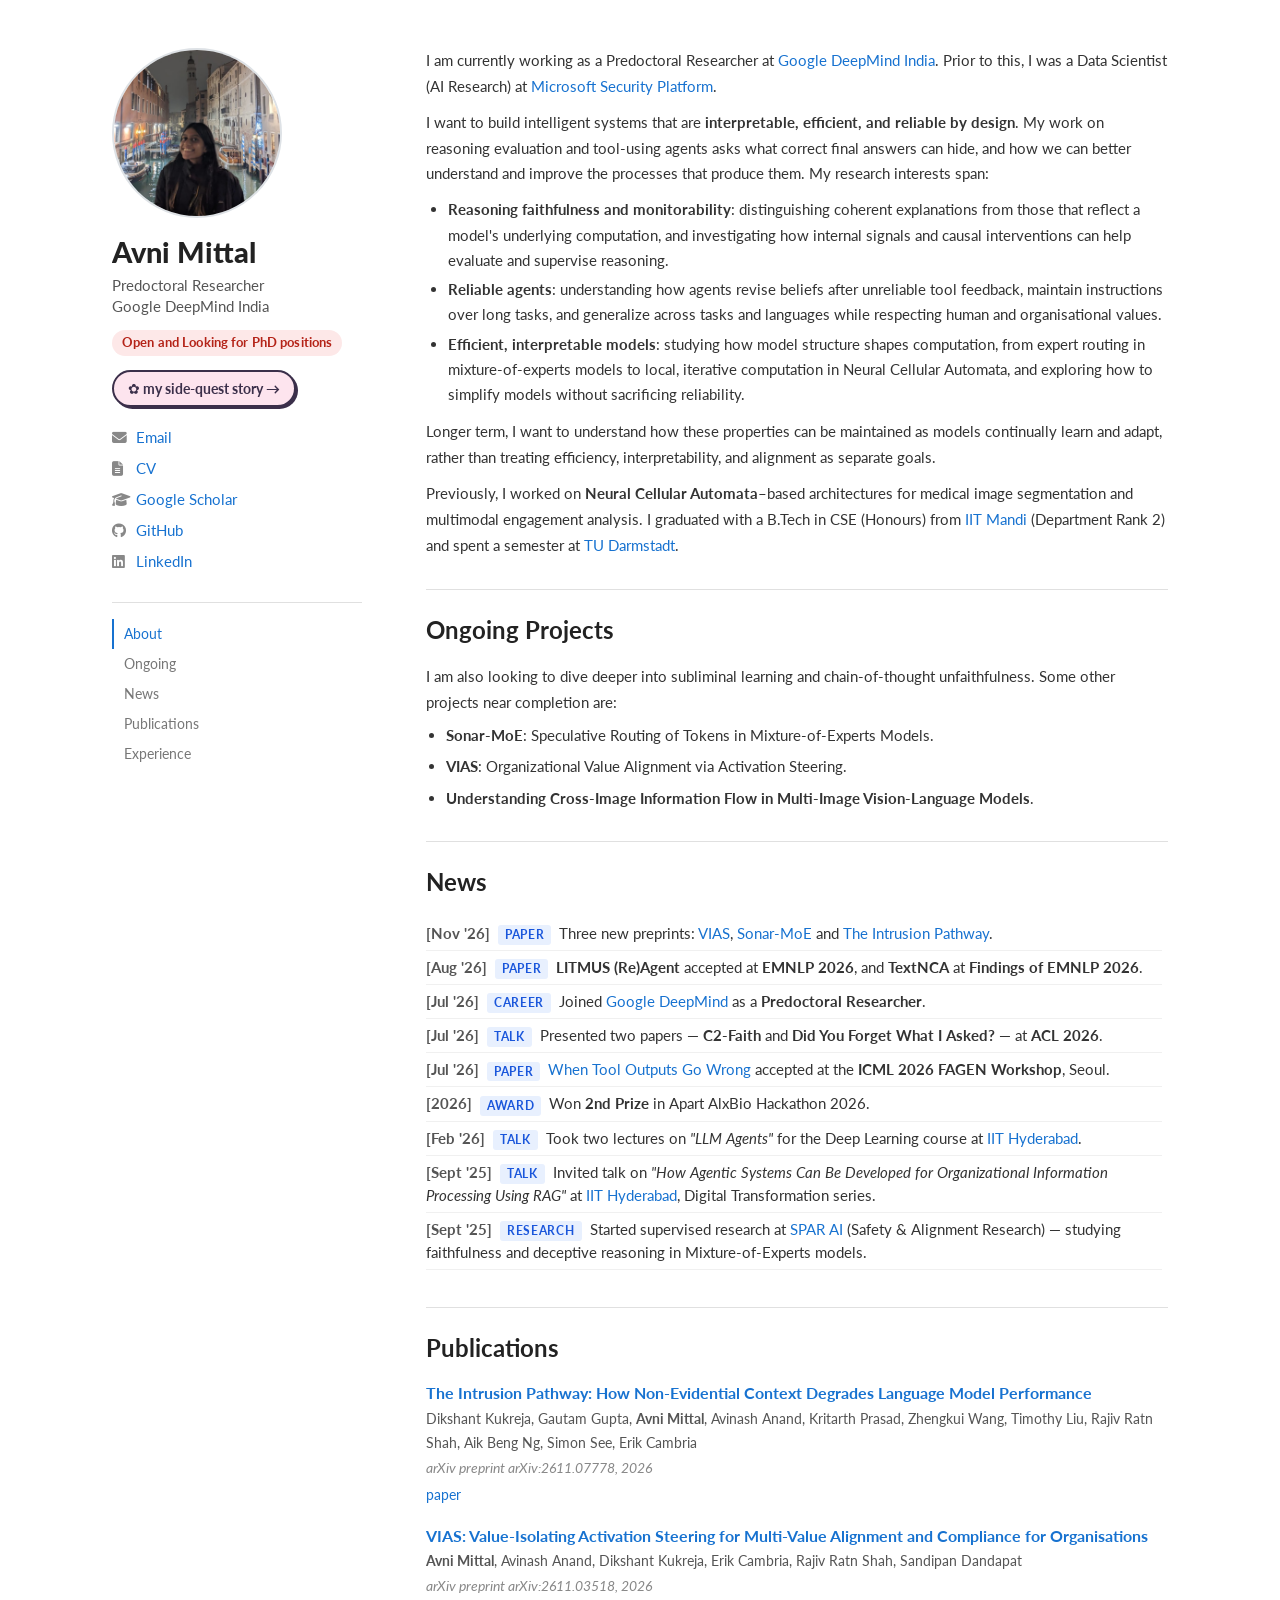
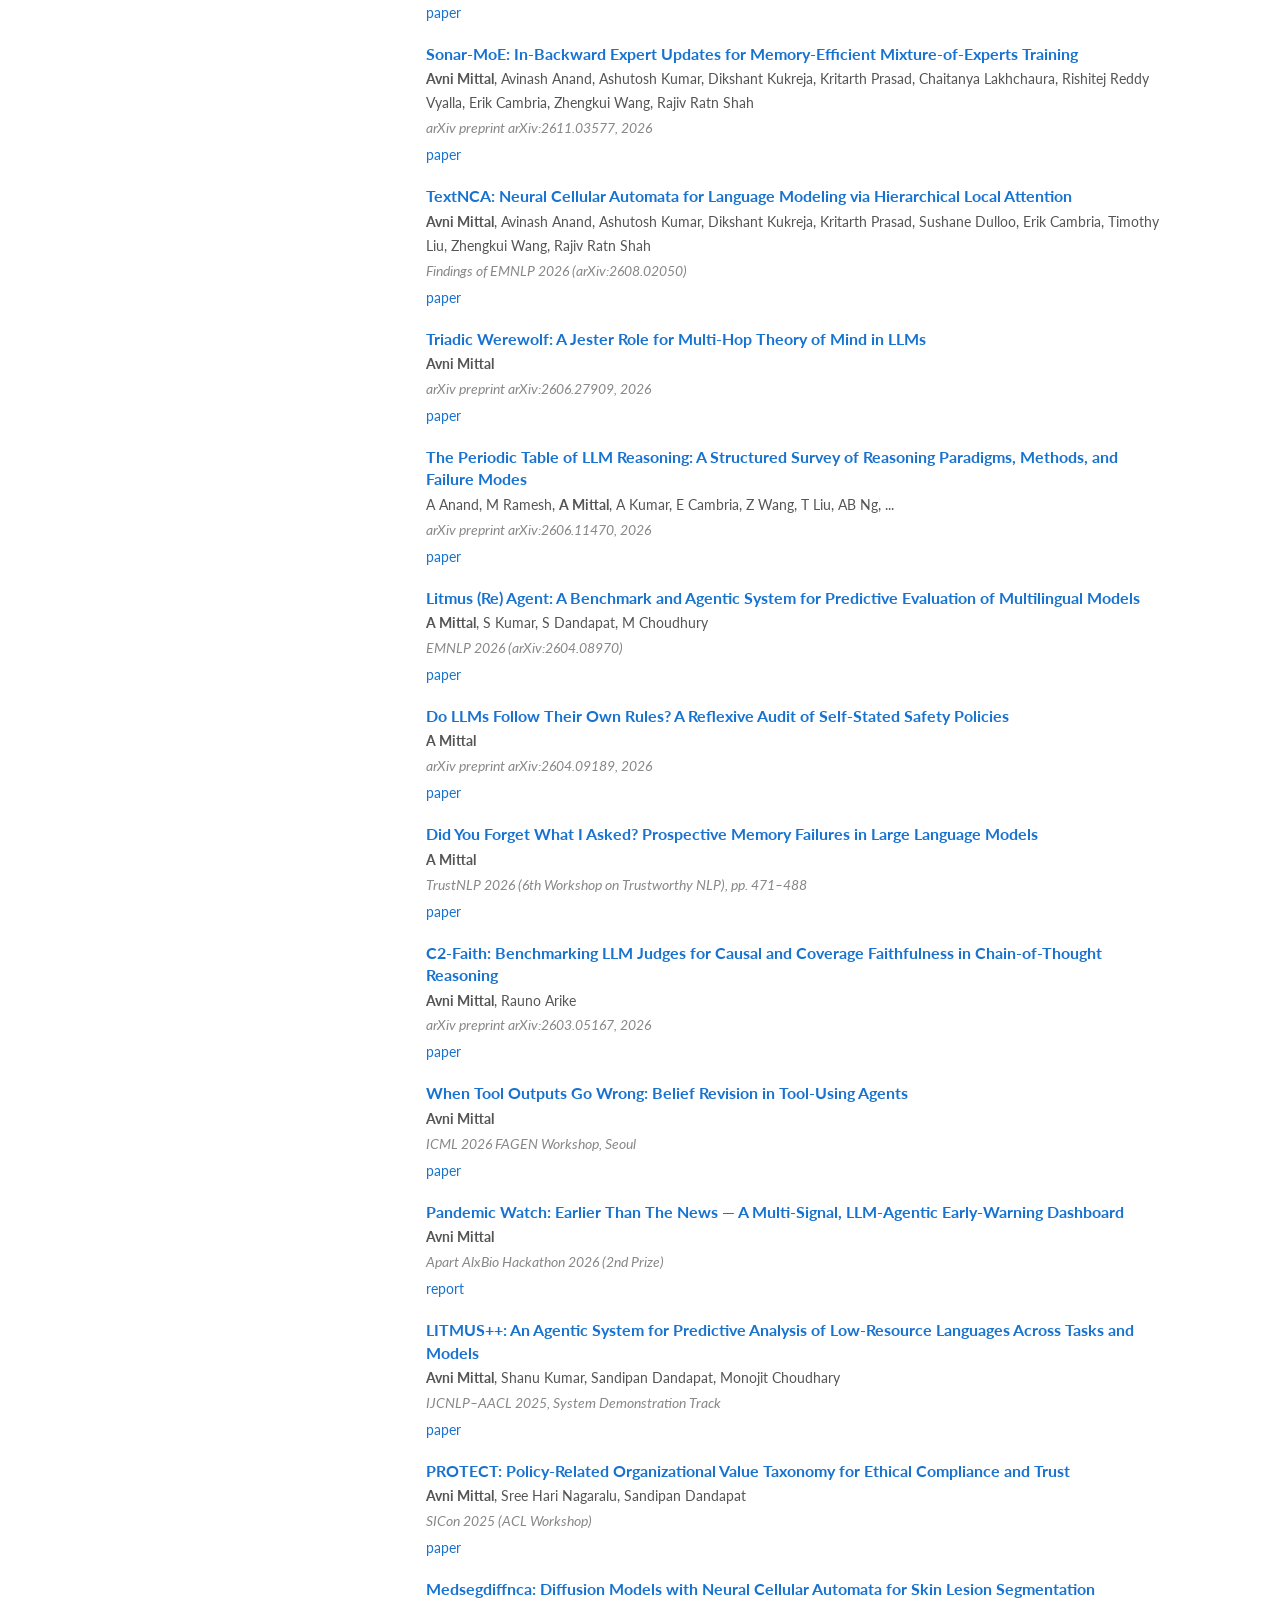
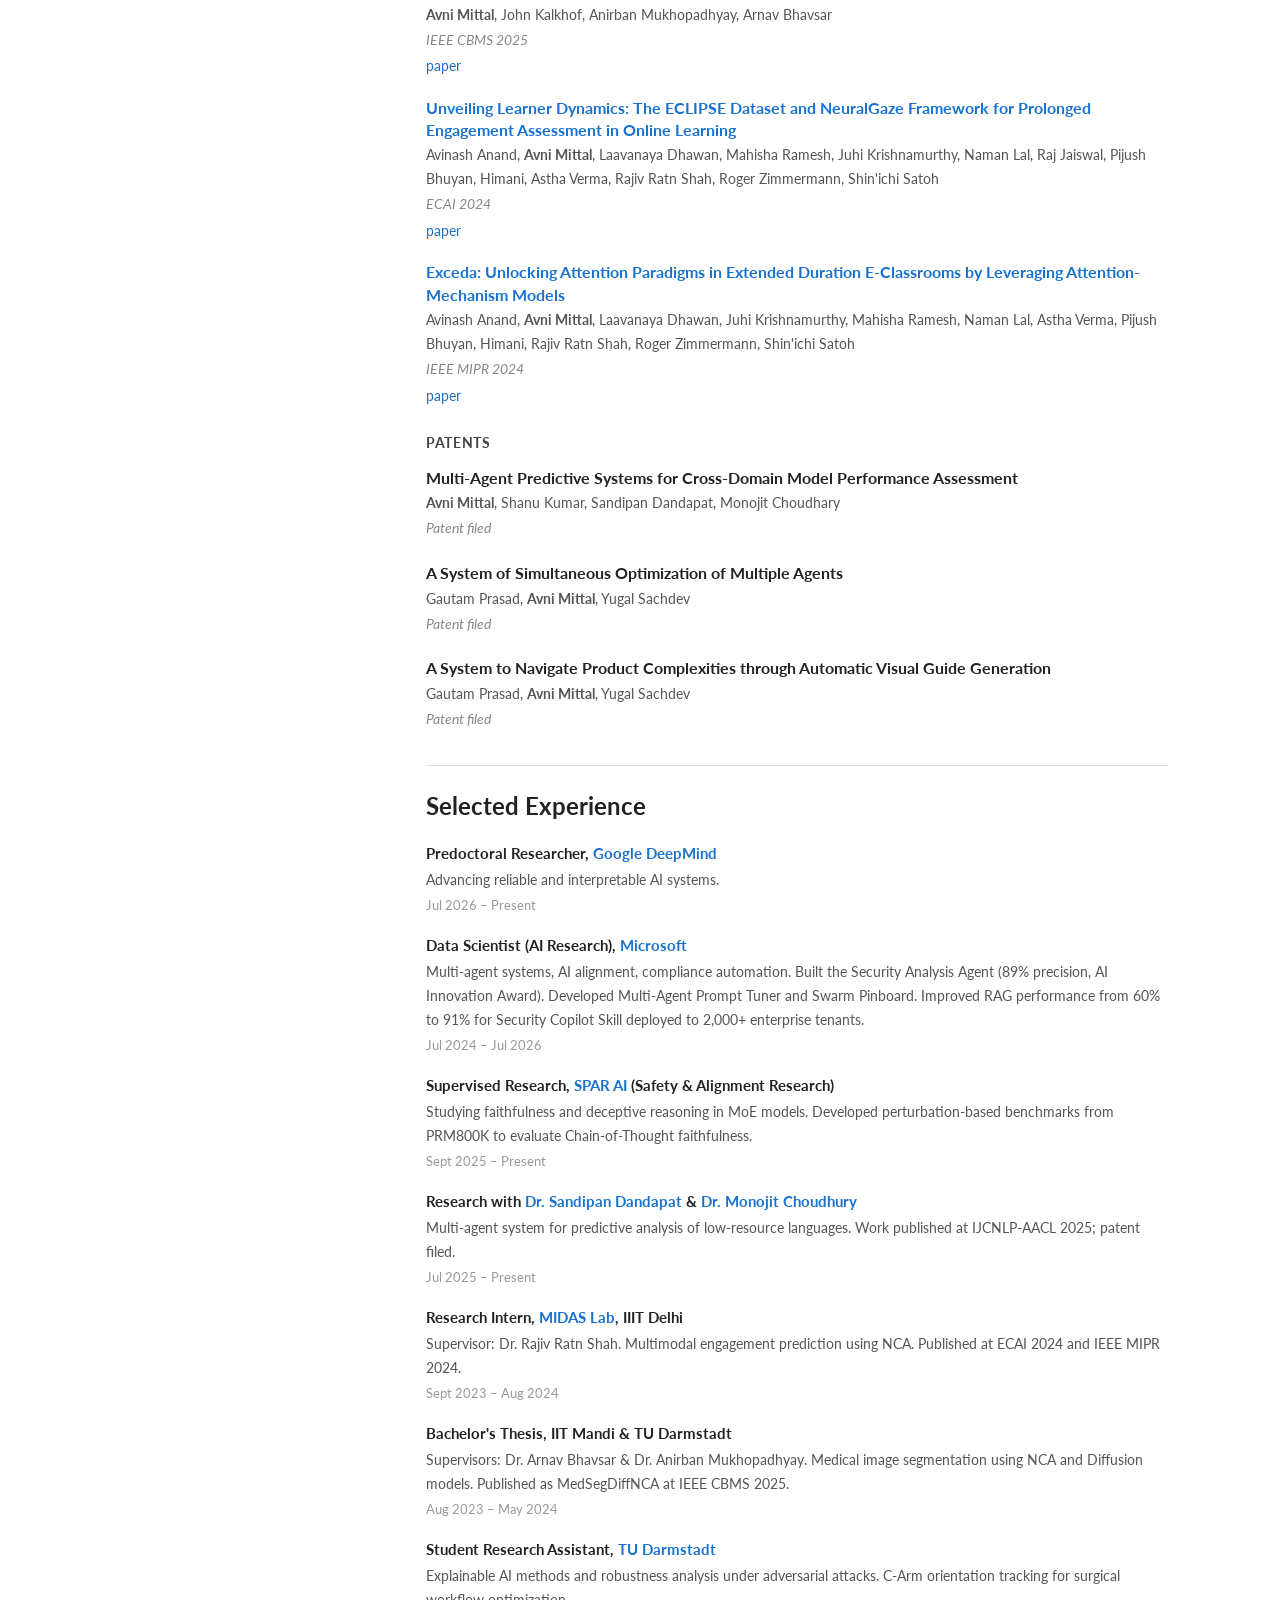
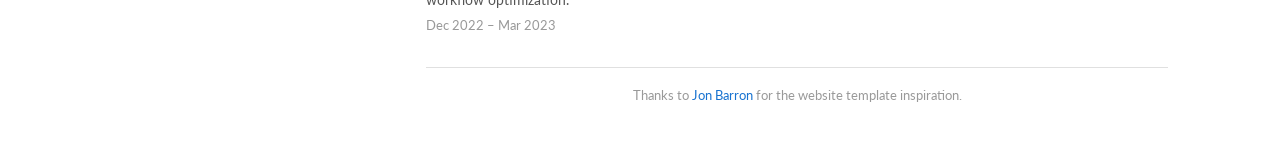
==== commit 855104d8: "content: rename fun-version button to "my side-quest story" Co-Authored-By: Claude Opus 5.5 <noreply" ====
--- a/index.html
+++ b/index.html
@@ -18,7 +18,7 @@
             <h1 class="side-name">Avni Mittal</h1>
             <p class="side-role">Predoctoral Researcher<br>Google DeepMind India</p>
             <p class="status-note">Open and Looking for PhD positions</p>
-            <a class="fun-btn" href="fun.html">✿ meet the fun version of me →</a>
+            <a class="fun-btn" href="fun.html">✿ my side-quest story →</a>
 
             <ul class="side-links">
                 <li><a href="mailto:avni.mittal2002@gmail.com"><i class="fas fa-envelope"></i> Email</a></li>
